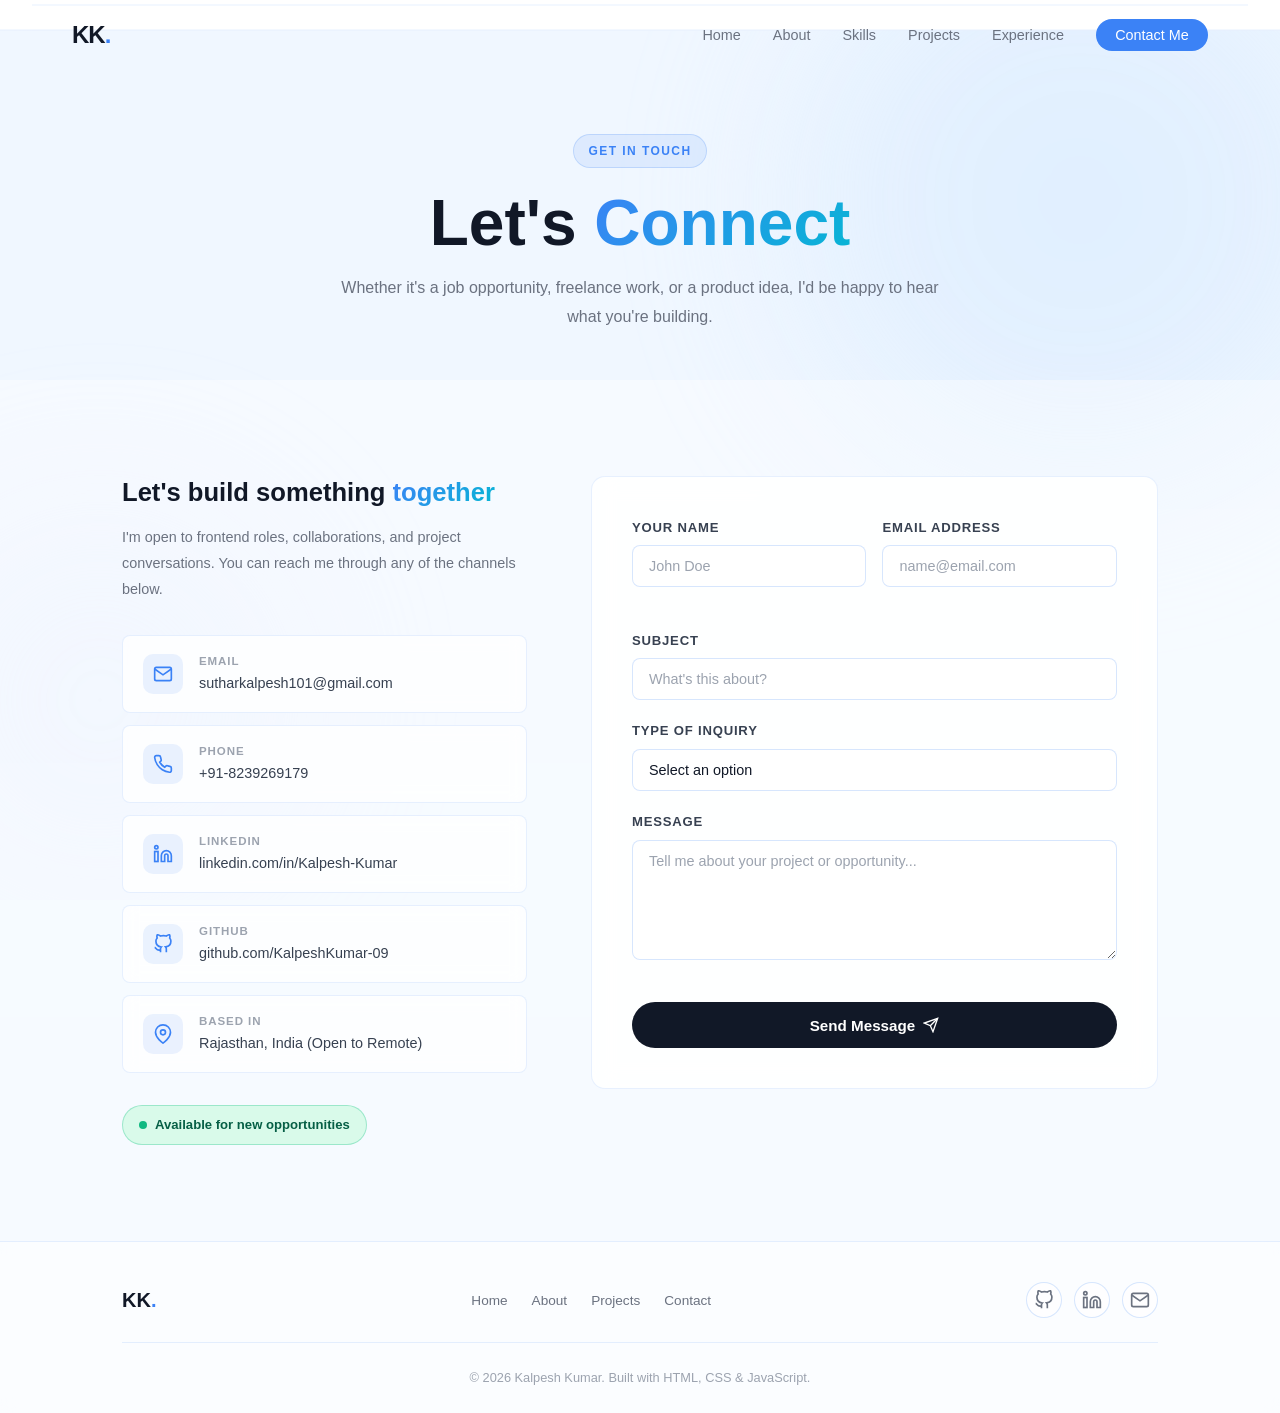
==== contact.html @ d51a611e "first commit" ====
<!DOCTYPE html>
<html lang="en">
<head>
<meta charset="UTF-8">
<meta name="viewport" content="width=device-width, initial-scale=1.0">
<title>Contact | Kalpesh Kumar</title>
<link href="https://fonts.googleapis.com/css2?family=Syne:wght@400;500;600;700;800&family=DM+Sans:ital,opsz,wght@0,9..40,300;0,9..40,400;0,9..40,500;1,9..40,300&display=swap" rel="stylesheet">
<link rel="stylesheet" href="style.css">
</head>
<body data-page="contact">

<div id="site" class="visible">
  <nav id="navbar">
    <div class="nav-inner">
      <div class="nav-logo" data-brand-logo>KK<span>.</span></div>
      <ul class="nav-links" id="navLinks"></ul>
      <button class="burger" id="burger" aria-label="menu">
        <span></span><span></span><span></span>
      </button>
    </div>
  </nav>

  <div class="mobile-menu" id="mobileMenu"></div>

  <section class="contact-hero">
    <div class="hero-bg">
      <div class="blob blob1"></div>
      <div class="blob blob2"></div>
    </div>
    <div class="container">
      <div class="contact-hero-inner">
        <div class="section-label reveal-up" style="--d:0.1s" id="contactLabel"></div>
        <h1 class="contact-h1 reveal-up" style="--d:0.2s" id="contactTitle"></h1>
        <p class="contact-hero-sub reveal-up" style="--d:0.3s" id="contactSubtitle"></p>
      </div>
    </div>
  </section>

  <section class="contact-section section-pad">
    <div class="container">
      <div class="contact-grid">
        <div class="contact-info reveal-up" style="--d:0.1s">
          <h2 class="contact-info-title" id="contactInfoTitle"></h2>
          <p class="contact-info-sub" id="contactInfoSubtitle"></p>
          <div class="contact-methods" id="contactMethods"></div>
          <div class="availability-badge">
            <span class="pulse-dot"></span>
            <span id="contactAvailability"></span>
          </div>
        </div>

        <div class="contact-form-wrap reveal-up" style="--d:0.25s">
          <form class="contact-form" id="contactForm" novalidate>
            <div class="form-row">
              <div class="form-group">
                <label for="name">Your Name</label>
                <input type="text" id="name" name="name" placeholder="John Doe" required>
                <span class="err-msg" id="nameErr"></span>
              </div>
              <div class="form-group">
                <label for="email">Email Address</label>
                <input type="email" id="email" name="email" placeholder="name@email.com" required>
                <span class="err-msg" id="emailErr"></span>
              </div>
            </div>
            <div class="form-group">
              <label for="subject">Subject</label>
              <input type="text" id="subject" name="subject" placeholder="What's this about?">
            </div>
            <div class="form-group">
              <label for="type">Type of Inquiry</label>
              <select id="type" name="type"></select>
            </div>
            <div class="form-group">
              <label for="message">Message</label>
              <textarea id="message" name="message" rows="5" placeholder="Tell me about your project or opportunity..." required></textarea>
              <span class="err-msg" id="messageErr"></span>
            </div>
            <button type="submit" class="btn-submit" id="submitBtn">
              <span id="btnText">Send Message</span>
              <svg width="16" height="16" viewBox="0 0 24 24" fill="none" stroke="currentColor" stroke-width="2" id="btnIcon"><line x1="22" y1="2" x2="11" y2="13"/><polygon points="22 2 15 22 11 13 2 9 22 2"/></svg>
              <span class="btn-loader" id="btnLoader" style="display:none"></span>
            </button>
          </form>

          <div class="form-success" id="formSuccess" style="display:none">
            <div class="success-icon">
              <svg width="32" height="32" viewBox="0 0 24 24" fill="none" stroke="currentColor" stroke-width="2"><path d="M22 11.08V12a10 10 0 11-5.93-9.14"/><polyline points="22 4 12 14.01 9 11.01"/></svg>
            </div>
            <h3 id="successTitle"></h3>
            <p id="successMessage"></p>
            <button onclick="resetForm()" class="btn-ghost" style="margin-top:1rem">Send Another</button>
          </div>
        </div>
      </div>
    </div>
  </section>

  <footer class="footer">
    <div class="container">
      <div class="footer-inner">
        <div class="footer-logo" data-brand-logo>KK<span>.</span></div>
        <div class="footer-links" id="footerLinks"></div>
        <div class="footer-social" id="footerSocial"></div>
      </div>
      <div class="footer-bottom">
        <p id="footerCopyright"></p>
      </div>
    </div>
  </footer>
</div>

<script src="data.js"></script>
<script src="script.js"></script>
</body>
</html>
---- style.css ----
/* ===========================
   ROOT & RESET
=========================== */
*, *::before, *::after { box-sizing: border-box; margin: 0; padding: 0; }

:root {
  --blue: #3b82f6;
  --blue-dark: #1d4ed8;
  --blue-light: #bfdbfe;
  --sky: #e0f2fe;
  --white: #ffffff;
  --text: #111827;
  --text-2: #374151;
  --text-3: #6b7280;
  --text-4: #9ca3af;
  --border: rgba(59, 130, 246, 0.12);
  --border-2: rgba(59, 130, 246, 0.2);
  --bg-page: #f0f7ff;
  --radius: 14px;
  --radius-sm: 8px;
  --nav-h: 70px;
  --font-display: 'Montserrat', sans-serif;
  --font-body: 'Montserrat', sans-serif;
  --transition: 0.3s cubic-bezier(0.4, 0, 0.2, 1);
}

html { scroll-behavior: smooth; }

body {
  font-family: var(--font-body);
  background: var(--bg-page);
  color: var(--text);
  overflow-x: hidden;
  line-height: 1.7;
}

a { text-decoration: none; color: inherit; }
ul { list-style: none; }
img { max-width: 100%; display: block; }

/* ===========================
   LOADER
=========================== */
#loader {
  position: fixed;
  inset: 0;
  background: var(--white);
  display: flex;
  align-items: center;
  justify-content: center;
  z-index: 9999;
  transition: opacity 0.6s ease, transform 0.7s cubic-bezier(0.76, 0, 0.24, 1);
}

#loader.slide-out {
  transform: translateY(-100%);
  opacity: 0;
}

.loader-inner {
  text-align: center;
  width: 320px;
}

.loader-logo {
  font-family: var(--font-display);
  font-size: 3rem;
  font-weight: 800;
  color: var(--text);
  margin-bottom: 2rem;
  letter-spacing: -2px;
  animation: logoFloat 2s ease-in-out infinite;
}

.loader-logo .dot { color: var(--blue); }

@keyframes logoFloat {
  0%, 100% { transform: translateY(0); }
  50% { transform: translateY(-6px); }
}

.loader-text {
  font-size: 0.85rem;
  color: var(--text-3);
  margin-bottom: 1.5rem;
  font-weight: 300;
  letter-spacing: 0.02em;
}

.loader-bar-wrap {
  width: 100%;
  height: 3px;
  background: #e5e7eb;
  border-radius: 99px;
  overflow: hidden;
  margin-bottom: 0.75rem;
}

.loader-bar {
  height: 100%;
  width: 0%;
  background: linear-gradient(90deg, var(--blue), #60a5fa);
  border-radius: 99px;
  transition: width 0.1s ease;
}

.loader-percent {
  font-family: var(--font-display);
  font-size: 0.85rem;
  font-weight: 700;
  color: var(--blue);
}

/* ===========================
   SITE WRAPPER
=========================== */
#site { min-height: 100vh; }
#site.hidden { opacity: 0; visibility: hidden; }
#site.visible { opacity: 1; visibility: visible; }

/* ===========================
   NAVBAR
=========================== */
#navbar {
  position: fixed;
  top: 0;
  left: 0;
  right: 0;
  height: var(--nav-h);
  z-index: 100;
  transition: background var(--transition), box-shadow var(--transition);
}

#navbar.scrolled {
  background: rgba(255,255,255,0.92);
  backdrop-filter: blur(16px);
  box-shadow: 0 1px 0 var(--border);
}

.nav-inner {
  max-width: 1200px;
  margin: 0 auto;
  padding: 0 2rem;
  height: 100%;
  display: flex;
  align-items: center;
  justify-content: space-between;
}

.nav-logo {
  font-family: var(--font-display);
  font-size: 1.5rem;
  font-weight: 800;
  letter-spacing: -1px;
  color: var(--text);
}

.nav-logo span { color: var(--blue); }

.nav-links {
  display: flex;
  align-items: center;
  gap: 2rem;
}

.nav-links a {
  font-size: 0.9rem;
  font-weight: 400;
  color: var(--text-3);
  transition: color var(--transition);
  position: relative;
}

.nav-links a::after {
  content: '';
  position: absolute;
  bottom: -3px; left: 0;
  width: 0; height: 2px;
  background: var(--blue);
  border-radius: 99px;
  transition: width var(--transition);
}

.nav-links a:hover { color: var(--text); }
.nav-links a:hover::after { width: 100%; }

.nav-cta {
  background: var(--text) !important;
  color: var(--white) !important;
  padding: 0.5rem 1.2rem;
  border-radius: 99px;
  font-size: 0.85rem;
  font-weight: 500;
  transition: background var(--transition), transform var(--transition) !important;
}

.nav-cta::after { display: none !important; }
.nav-cta:hover { background: var(--blue) !important; transform: translateY(-1px); }
.active-link { background: var(--blue) !important; }

.burger {
  display: none;
  flex-direction: column;
  gap: 5px;
  background: none;
  border: none;
  cursor: pointer;
  padding: 4px;
}

.burger span {
  display: block;
  width: 24px;
  height: 2px;
  background: var(--text);
  border-radius: 2px;
  transition: var(--transition);
}

/* Mobile menu */
.mobile-menu {
  position: fixed;
  top: var(--nav-h);
  left: 0; right: 0;
  background: rgba(255,255,255,0.97);
  backdrop-filter: blur(20px);
  display: flex;
  flex-direction: column;
  padding: 1.5rem 2rem;
  gap: 1rem;
  z-index: 99;
  transform: translateY(-110%);
  transition: transform 0.4s cubic-bezier(0.76, 0, 0.24, 1);
  border-bottom: 1px solid var(--border);
}

.mobile-menu.open { transform: translateY(0); }
.mobile-menu a { font-size: 1rem; font-weight: 500; color: var(--text-2); padding: 0.5rem 0; border-bottom: 1px solid var(--border); }

/* ===========================
   CONTAINER
=========================== */
.container { max-width: 1100px; margin: 0 auto; padding: 0 2rem; }
.section-pad { padding: 6rem 0; }

.section-label {
  display: inline-block;
  font-size: 0.75rem;
  font-weight: 600;
  text-transform: uppercase;
  letter-spacing: 0.12em;
  color: var(--blue);
  background: rgba(59, 130, 246, 0.1);
  border: 1px solid rgba(59, 130, 246, 0.2);
  padding: 0.35rem 0.9rem;
  border-radius: 99px;
  margin-bottom: 1.25rem;
}

.section-title {
  font-family: var(--font-display);
  font-size: clamp(1.8rem, 4vw, 2.5rem);
  font-weight: 700;
  line-height: 1.2;
  color: var(--text);
  margin-bottom: 0.75rem;
}

.section-sub {
  font-size: 1rem;
  color: var(--text-3);
  margin-bottom: 3rem;
  max-width: 500px;
}

.gradient-text {
  background: linear-gradient(135deg, var(--blue), #06b6d4);
  -webkit-background-clip: text;
  -webkit-text-fill-color: transparent;
  background-clip: text;
}

/* ===========================
   HERO
=========================== */
.hero {
  min-height: 100vh;
  display: grid;
  grid-template-columns: 1fr 1fr;
  align-items: center;
  padding: calc(var(--nav-h) + 3rem) 2rem 3rem;
  max-width: 1200px;
  margin: 0 auto;
  position: relative;
  gap: 3rem;
}

.hero-bg {
  position: fixed;
  inset: 0;
  z-index: -1;
  overflow: hidden;
  pointer-events: none;
}

.blob {
  position: absolute;
  border-radius: 50%;
  filter: blur(80px);
  opacity: 0.35;
}

.blob1 {
  width: 600px; height: 600px;
  background: radial-gradient(circle, #bfdbfe, #e0f2fe);
  top: -100px; right: -100px;
  animation: blobMove1 12s ease-in-out infinite;
}

.blob2 {
  width: 400px; height: 400px;
  background: radial-gradient(circle, #dbeafe, #ede9fe);
  bottom: 0; left: -100px;
  animation: blobMove2 15s ease-in-out infinite;
}

.blob3 {
  width: 300px; height: 300px;
  background: radial-gradient(circle, #e0f7fa, #b2ebf2);
  top: 50%; left: 40%;
  animation: blobMove3 10s ease-in-out infinite;
}

@keyframes blobMove1 { 0%,100%{transform:translate(0,0) scale(1)} 50%{transform:translate(-30px,30px) scale(1.05)} }
@keyframes blobMove2 { 0%,100%{transform:translate(0,0) scale(1)} 50%{transform:translate(30px,-20px) scale(1.08)} }
@keyframes blobMove3 { 0%,100%{transform:translate(0,0)} 50%{transform:translate(-20px,20px)} }

.hero-content { position: relative; }

.hero-badge {
  display: inline-flex;
  align-items: center;
  gap: 8px;
  font-size: 0.8rem;
  font-weight: 500;
  color: var(--text-2);
  background: rgba(255,255,255,0.85);
  border: 1px solid var(--border-2);
  border-radius: 99px;
  padding: 0.4rem 1rem;
  margin-bottom: 1.5rem;
  backdrop-filter: blur(8px);
}

.pulse-dot {
  width: 8px; height: 8px;
  border-radius: 50%;
  background: #10b981;
  animation: pulse 2s ease-in-out infinite;
  flex-shrink: 0;
}

@keyframes pulse {
  0%,100% { box-shadow: 0 0 0 0 rgba(16, 185, 129, 0.5); }
  50% { box-shadow: 0 0 0 6px rgba(16, 185, 129, 0); }
}

.hero-name {
  font-family: var(--font-display);
  font-size: clamp(2.2rem, 5vw, 3.5rem);
  font-weight: 800;
  line-height: 1.1;
  color: var(--text);
  margin-bottom: 0.5rem;
  letter-spacing: -1px;
}

.hero-role {
  font-family: var(--font-display);
  font-size: clamp(1.4rem, 3vw, 2rem);
  font-weight: 600;
  color: var(--text-3);
  margin-bottom: 1.5rem;
  min-height: 2.5rem;
}

.typed-wrap { display: inline-flex; align-items: center; gap: 2px; }
.cursor { animation: blink 0.8s step-end infinite; color: var(--blue); font-weight: 300; }
@keyframes blink { 0%,100%{opacity:1} 50%{opacity:0} }

.hero-desc {
  font-size: 1rem;
  color: var(--text-3);
  line-height: 1.8;
  max-width: 460px;
  margin-bottom: 2rem;
}

.hero-actions { display: flex; gap: 1rem; flex-wrap: wrap; margin-bottom: 2.5rem; }

.btn-primary {
  display: inline-flex;
  align-items: center;
  gap: 8px;
  background: var(--text);
  color: var(--white);
  padding: 0.75rem 1.5rem;
  border-radius: 99px;
  font-weight: 500;
  font-size: 0.9rem;
  transition: background var(--transition), transform var(--transition), box-shadow var(--transition);
}

.btn-primary:hover {
  background: var(--blue);
  transform: translateY(-2px);
  box-shadow: 0 8px 24px rgba(59, 130, 246, 0.35);
}

.btn-ghost {
  display: inline-flex;
  align-items: center;
  gap: 8px;
  background: rgba(255,255,255,0.7);
  color: var(--text-2);
  padding: 0.75rem 1.5rem;
  border-radius: 99px;
  font-weight: 500;
  font-size: 0.9rem;
  border: 1px solid var(--border-2);
  backdrop-filter: blur(8px);
  transition: background var(--transition), transform var(--transition), border-color var(--transition);
}

.btn-ghost:hover {
  background: var(--white);
  border-color: var(--blue);
  transform: translateY(-2px);
}

.hero-stats { display: flex; align-items: center; gap: 1.5rem; }
.stat { display: flex; flex-direction: column; }
.stat-n { font-family: var(--font-display); font-size: 1.5rem; font-weight: 700; color: var(--text); line-height: 1; }
.stat-l { font-size: 0.75rem; color: var(--text-3); margin-top: 3px; }
.stat-div { width: 1px; height: 36px; background: var(--border-2); }

/* Hero visual */
.hero-visual { display: flex; justify-content: center; align-items: center; }

.hero-card {
  background: rgba(255,255,255,0.9);
  border: 1px solid var(--border-2);
  border-radius: 16px;
  overflow: hidden;
  width: 100%;
  max-width: 380px;
  backdrop-filter: blur(12px);
  box-shadow: 0 20px 60px rgba(59, 130, 246, 0.1);
  animation: cardFloat 6s ease-in-out infinite;
}

@keyframes cardFloat {
  0%,100%{transform:translateY(0) rotate(0.5deg)} 50%{transform:translateY(-12px) rotate(-0.5deg)}
}

.hc-header {
  background: #1e293b;
  padding: 0.75rem 1rem;
  display: flex;
  align-items: center;
  gap: 6px;
}

.hc-dot { width: 10px; height: 10px; border-radius: 50%; }
.hc-dot.red { background: #ef4444; }
.hc-dot.yellow { background: #f59e0b; }
.hc-dot.green { background: #10b981; }

.hc-title {
  font-family: var(--font-body);
  font-size: 0.75rem;
  color: #94a3b8;
  margin-left: auto;
}

.hc-code {
  background: #0f172a;
  padding: 1.25rem 1.25rem;
  font-family: monospace;
  font-size: 0.82rem;
  line-height: 2;
}

.code-line { color: #e2e8f0; }
.code-line.pad { padding-left: 1rem; }
.code-line.pad2 { padding-left: 2rem; }
.code-line.pad3 { padding-left: 3rem; }
.c-kw { color: #c084fc; }
.c-fn { color: #60a5fa; }
.c-tag { color: #f87171; }
.c-attr { color: #86efac; }
.c-str { color: #94a3b8; font-style: italic; }

.hc-footer {
  background: rgba(255,255,255,0.9);
  padding: 0.75rem 1rem;
  display: flex;
  gap: 6px;
  backdrop-filter: blur(8px);
}

.hc-tag {
  font-size: 0.7rem;
  font-weight: 600;
  color: var(--blue-dark);
  background: rgba(59, 130, 246, 0.1);
  border: 1px solid rgba(59, 130, 246, 0.2);
  border-radius: 99px;
  padding: 0.2rem 0.65rem;
}

/* Scroll indicator */
.scroll-indicator {
  position: absolute;
  bottom: 2rem;
  left: 2rem;
  display: flex;
  align-items: center;
  gap: 0.75rem;
  font-size: 0.7rem;
  text-transform: uppercase;
  letter-spacing: 0.12em;
  color: var(--text-4);
}

.scroll-line {
  width: 40px;
  height: 1px;
  background: var(--text-4);
  position: relative;
  overflow: hidden;
}

.scroll-line::after {
  content: '';
  position: absolute;
  top: 0; left: -100%;
  width: 100%; height: 100%;
  background: var(--blue);
  animation: scrollLine 2s ease-in-out infinite;
}

@keyframes scrollLine { 0%{left:-100%} 100%{left:100%} }

/* ===========================
   ABOUT
=========================== */
.about { background: rgba(255,255,255,0.5); }

.about-grid {
  display: grid;
  grid-template-columns: 1fr 1fr;
  gap: 4rem;
  align-items: center;
}

.about-text { color: var(--text-3); margin-bottom: 1rem; line-height: 1.8; }

.about-chips { display: flex; flex-wrap: wrap; gap: 0.6rem; margin-top: 1.5rem; }

.chip {
  display: inline-flex;
  align-items: center;
  gap: 6px;
  font-size: 0.8rem;
  color: var(--text-2);
  background: rgba(255,255,255,0.8);
  border: 1px solid var(--border-2);
  border-radius: 99px;
  padding: 0.35rem 0.85rem;
  backdrop-filter: blur(8px);
}

.about-card-wrap { position: relative; display: flex; justify-content: center; }

.about-img-card {
  width: 280px;
  height: 320px;
  background: linear-gradient(145deg, #dbeafe, #e0f2fe);
  border-radius: 20px;
  border: 1px solid var(--border-2);
  display: flex;
  align-items: center;
  justify-content: center;
  position: relative;
}

.img-placeholder {
  display: flex;
  flex-direction: column;
  align-items: center;
  color: var(--text-3);
}

.floating-badge {
  position: absolute;
  background: rgba(255,255,255,0.95);
  border: 1px solid var(--border-2);
  border-radius: 99px;
  padding: 0.5rem 1rem;
  font-size: 0.78rem;
  font-weight: 600;
  color: var(--text-2);
  display: flex;
  align-items: center;
  gap: 6px;
  backdrop-filter: blur(8px);
  box-shadow: 0 4px 16px rgba(59, 130, 246, 0.08);
}

.fb1 { top: 20px; right: -20px; animation: badgeFloat1 5s ease-in-out infinite; }
.fb2 { bottom: 30px; left: -20px; animation: badgeFloat2 6s ease-in-out infinite; }

@keyframes badgeFloat1 { 0%,100%{transform:translateY(0)} 50%{transform:translateY(-8px)} }
@keyframes badgeFloat2 { 0%,100%{transform:translateY(0)} 50%{transform:translateY(8px)} }

/* ===========================
   SKILLS
=========================== */
.skills-grid {
  display: grid;
  grid-template-columns: 1fr 1fr;
  gap: 2rem;
  margin-bottom: 3rem;
}

.skill-cat {
  background: rgba(255,255,255,0.8);
  border: 1px solid var(--border);
  border-radius: var(--radius);
  padding: 1.75rem;
  backdrop-filter: blur(8px);
}

.skill-cat-title {
  font-family: var(--font-display);
  font-weight: 700;
  font-size: 1rem;
  color: var(--text);
  margin-bottom: 1.5rem;
  display: flex;
  align-items: center;
  gap: 8px;
}

.cat-icon { font-size: 1.2rem; }

.skill-items { display: flex; flex-direction: column; gap: 1rem; }

.skill-item {}
.si-top { display: flex; justify-content: space-between; font-size: 0.85rem; color: var(--text-2); margin-bottom: 6px; }
.si-pct { color: var(--blue); font-weight: 600; font-size: 0.78rem; }

.si-bar {
  width: 100%;
  height: 5px;
  background: rgba(59, 130, 246, 0.1);
  border-radius: 99px;
  overflow: hidden;
}

.si-fill {
  height: 100%;
  width: 0%;
  background: linear-gradient(90deg, var(--blue), #60a5fa);
  border-radius: 99px;
  transition: width 1.2s cubic-bezier(0.4, 0, 0.2, 1);
}

.tech-pills { display: flex; flex-wrap: wrap; gap: 0.6rem; }

.tech-pill {
  font-size: 0.82rem;
  font-weight: 500;
  color: var(--blue-dark);
  background: rgba(219, 234, 254, 0.6);
  border: 1px solid rgba(59, 130, 246, 0.2);
  border-radius: 99px;
  padding: 0.4rem 1rem;
  transition: background var(--transition), transform var(--transition);
  cursor: default;
}

.tech-pill:hover {
  background: rgba(59, 130, 246, 0.15);
  transform: translateY(-2px);
}

/* ===========================
   PROJECTS
=========================== */
.projects { background: rgba(255,255,255,0.4); }

.projects-grid {
  display: grid;
  grid-template-columns: 1fr 1fr;
  gap: 1.5rem;
}

.proj-card {
  background: rgba(255,255,255,0.85);
  border: 1px solid var(--border);
  border-radius: var(--radius);
  overflow: hidden;
  transition: transform var(--transition), box-shadow var(--transition);
  backdrop-filter: blur(8px);
}

.proj-card:hover { transform: translateY(-4px); box-shadow: 0 16px 48px rgba(59, 130, 246, 0.12); }

.proj-card.featured {
  grid-column: span 2;
  display: grid;
  grid-template-columns: 1fr 1fr;
}

.proj-img {
  height: 200px;
  background: linear-gradient(145deg, #dbeafe, #ede9fe);
  display: flex;
  align-items: center;
  justify-content: center;
  position: relative;
  overflow: hidden;
}

.proj-card.featured .proj-img { height: 100%; min-height: 240px; }

.proj-img-inner { transition: transform var(--transition); }
.proj-card:hover .proj-img-inner { transform: scale(0.9); }

.proj-overlay {
  position: absolute;
  inset: 0;
  background: rgba(30, 41, 59, 0.85);
  display: flex;
  align-items: center;
  justify-content: center;
  gap: 1rem;
  opacity: 0;
  transition: opacity var(--transition);
}

.proj-card:hover .proj-overlay { opacity: 1; }

.proj-link-btn {
  display: inline-flex;
  align-items: center;
  gap: 6px;
  background: rgba(255,255,255,0.15);
  color: var(--white);
  border: 1px solid rgba(255,255,255,0.3);
  border-radius: 99px;
  padding: 0.5rem 1rem;
  font-size: 0.8rem;
  font-weight: 500;
  transition: background var(--transition);
  backdrop-filter: blur(8px);
}

.proj-link-btn:hover { background: rgba(59, 130, 246, 0.5); }

.proj-info { padding: 1.5rem; }
.proj-badge { font-size: 0.7rem; font-weight: 700; text-transform: uppercase; letter-spacing: 0.1em; color: var(--blue); background: rgba(59, 130, 246, 0.1); border-radius: 99px; padding: 0.2rem 0.7rem; display: inline-block; margin-bottom: 0.75rem; }
.proj-title { font-family: var(--font-display); font-size: 1.15rem; font-weight: 700; color: var(--text); margin-bottom: 0.5rem; }
.proj-desc { font-size: 0.875rem; color: var(--text-3); line-height: 1.6; margin-bottom: 1rem; }

.proj-tags { display: flex; flex-wrap: wrap; gap: 0.4rem; }
.proj-tags span { font-size: 0.72rem; font-weight: 600; color: var(--text-3); background: var(--bg-page); border: 1px solid var(--border-2); border-radius: 99px; padding: 0.25rem 0.65rem; }

/* ===========================
   EXPERIENCE / TIMELINE
=========================== */
.timeline { position: relative; padding-left: 2rem; }

.timeline::before {
  content: '';
  position: absolute;
  left: 8px; top: 0; bottom: 0;
  width: 1px;
  background: linear-gradient(180deg, var(--blue), transparent);
}

.tl-item {
  position: relative;
  padding-bottom: 2.5rem;
}

.tl-item:last-child { padding-bottom: 0; }

.tl-dot {
  position: absolute;
  left: -2rem;
  top: 6px;
  width: 16px; height: 16px;
  border-radius: 50%;
  background: var(--white);
  border: 3px solid var(--blue);
  box-shadow: 0 0 0 4px rgba(59, 130, 246, 0.12);
  transition: transform var(--transition);
}

.tl-item:hover .tl-dot { transform: scale(1.3); }

.tl-card {
  background: rgba(255,255,255,0.85);
  border: 1px solid var(--border);
  border-radius: var(--radius);
  padding: 1.5rem;
  backdrop-filter: blur(8px);
  transition: transform var(--transition), box-shadow var(--transition);
}

.tl-item:hover .tl-card {
  transform: translateX(6px);
  box-shadow: 0 8px 24px rgba(59, 130, 246, 0.08);
}

.tl-date { font-size: 0.75rem; font-weight: 600; color: var(--blue); text-transform: uppercase; letter-spacing: 0.08em; margin-bottom: 0.5rem; }
.tl-title { font-family: var(--font-display); font-size: 1.1rem; font-weight: 700; color: var(--text); margin-bottom: 0.25rem; }
.tl-company { font-size: 0.85rem; color: var(--text-3); margin-bottom: 0.75rem; }
.tl-desc { font-size: 0.875rem; color: var(--text-3); line-height: 1.7; margin-bottom: 1rem; }
.tl-tags { display: flex; flex-wrap: wrap; gap: 0.4rem; }
.tl-tags span { font-size: 0.72rem; font-weight: 600; color: var(--blue-dark); background: rgba(219, 234, 254, 0.6); border-radius: 99px; padding: 0.25rem 0.65rem; }

/* ===========================
   CTA SECTION
=========================== */
.cta-section { padding: 4rem 0; }

.cta-box {
  background: linear-gradient(135deg, #1e3a8a, #1d4ed8, #0369a1);
  border-radius: 24px;
  padding: 4rem;
  text-align: center;
  position: relative;
  overflow: hidden;
}

.cta-blob {
  position: absolute;
  width: 400px; height: 400px;
  background: radial-gradient(circle, rgba(255,255,255,0.08), transparent);
  border-radius: 50%;
  top: -100px; right: -100px;
  pointer-events: none;
}

.cta-box h2 {
  font-family: var(--font-display);
  font-size: clamp(1.6rem, 4vw, 2.2rem);
  font-weight: 800;
  color: var(--white);
  margin-bottom: 1rem;
}

.cta-box p { font-size: 1rem; color: rgba(255,255,255,0.75); margin-bottom: 2rem; max-width: 480px; margin-left: auto; margin-right: auto; }

.btn-white {
  display: inline-flex;
  align-items: center;
  gap: 8px;
  background: var(--white);
  color: var(--blue-dark);
  padding: 0.85rem 2rem;
  border-radius: 99px;
  font-weight: 700;
  font-size: 0.9rem;
  transition: transform var(--transition), box-shadow var(--transition);
}

.btn-white:hover { transform: translateY(-2px); box-shadow: 0 12px 32px rgba(0,0,0,0.2); }

/* ===========================
   FOOTER
=========================== */
.footer {
  background: rgba(255,255,255,0.7);
  border-top: 1px solid var(--border);
  padding: 2.5rem 0 1.5rem;
  backdrop-filter: blur(8px);
}

.footer-inner {
  display: flex;
  align-items: center;
  justify-content: space-between;
  flex-wrap: wrap;
  gap: 1rem;
  padding-bottom: 1.5rem;
  border-bottom: 1px solid var(--border);
  margin-bottom: 1.5rem;
}

.footer-logo { font-family: var(--font-display); font-size: 1.25rem; font-weight: 800; color: var(--text); }
.footer-logo span { color: var(--blue); }

.footer-links { display: flex; gap: 1.5rem; }
.footer-links a { font-size: 0.85rem; color: var(--text-3); transition: color var(--transition); }
.footer-links a:hover { color: var(--blue); }

.footer-social { display: flex; gap: 0.75rem; }
.social-icon {
  width: 36px; height: 36px;
  border-radius: 50%;
  display: flex; align-items: center; justify-content: center;
  color: var(--text-3);
  border: 1px solid var(--border-2);
  background: rgba(255,255,255,0.6);
  transition: color var(--transition), border-color var(--transition), transform var(--transition);
}
.social-icon:hover { color: var(--blue); border-color: var(--blue); transform: translateY(-2px); }

.footer-bottom p { font-size: 0.8rem; color: var(--text-4); text-align: center; }

/* ===========================
   CONTACT PAGE
=========================== */
.contact-hero {
  padding: calc(var(--nav-h) + 4rem) 0 3rem;
  position: relative;
}

.contact-hero-inner { text-align: center; max-width: 600px; margin: 0 auto; }
.contact-h1 { font-family: var(--font-display); font-size: clamp(2.5rem, 6vw, 4rem); font-weight: 800; margin-bottom: 1rem; line-height: 1.1; }
.contact-hero-sub { font-size: 1rem; color: var(--text-3); line-height: 1.8; }

.contact-section { background: rgba(255,255,255,0.4); }

.contact-grid {
  display: grid;
  grid-template-columns: 1fr 1.4fr;
  gap: 4rem;
  align-items: start;
}

.contact-info-title { font-family: var(--font-display); font-size: 1.6rem; font-weight: 700; line-height: 1.3; margin-bottom: 1rem; }
.contact-info-sub { font-size: 0.9rem; color: var(--text-3); line-height: 1.8; margin-bottom: 2rem; }

.contact-methods { display: flex; flex-direction: column; gap: 0.75rem; margin-bottom: 2rem; }

.contact-method {
  display: flex;
  align-items: center;
  gap: 1rem;
  padding: 1rem 1.25rem;
  background: rgba(255,255,255,0.8);
  border: 1px solid var(--border);
  border-radius: var(--radius-sm);
  transition: transform var(--transition), border-color var(--transition), box-shadow var(--transition);
  backdrop-filter: blur(8px);
}

.contact-method:hover {
  transform: translateX(4px);
  border-color: var(--blue);
  box-shadow: 0 4px 16px rgba(59, 130, 246, 0.08);
}

.no-link { cursor: default; }
.no-link:hover { transform: none; border-color: var(--border); box-shadow: none; }

.cm-icon {
  width: 40px; height: 40px;
  border-radius: 10px;
  background: rgba(59, 130, 246, 0.1);
  display: flex; align-items: center; justify-content: center;
  color: var(--blue);
  flex-shrink: 0;
}

.cm-label { font-size: 0.72rem; text-transform: uppercase; letter-spacing: 0.08em; color: var(--text-4); font-weight: 600; }
.cm-value { font-size: 0.9rem; font-weight: 500; color: var(--text-2); }

.availability-badge {
  display: inline-flex;
  align-items: center;
  gap: 8px;
  font-size: 0.82rem;
  font-weight: 600;
  color: #065f46;
  background: rgba(209, 250, 229, 0.8);
  border: 1px solid rgba(16, 185, 129, 0.3);
  border-radius: 99px;
  padding: 0.5rem 1rem;
}

/* FORM */
.contact-form-wrap {
  background: rgba(255,255,255,0.9);
  border: 1px solid var(--border);
  border-radius: var(--radius);
  padding: 2.5rem;
  backdrop-filter: blur(12px);
}

.contact-form { display: flex; flex-direction: column; gap: 1.25rem; }

.form-row { display: grid; grid-template-columns: 1fr 1fr; gap: 1rem; }

.form-group { display: flex; flex-direction: column; gap: 0.4rem; }

.form-group label {
  font-size: 0.82rem;
  font-weight: 600;
  color: var(--text-2);
  text-transform: uppercase;
  letter-spacing: 0.06em;
}

.form-group input,
.form-group select,
.form-group textarea {
  width: 100%;
  padding: 0.75rem 1rem;
  border: 1.5px solid var(--border-2);
  border-radius: var(--radius-sm);
  background: rgba(255,255,255,0.7);
  font-family: var(--font-body);
  font-size: 0.9rem;
  color: var(--text);
  outline: none;
  transition: border-color var(--transition), background var(--transition), box-shadow var(--transition);
  appearance: none;
}

.form-group input::placeholder,
.form-group textarea::placeholder { color: var(--text-4); }

.form-group input:focus,
.form-group select:focus,
.form-group textarea:focus {
  border-color: var(--blue);
  background: var(--white);
  box-shadow: 0 0 0 4px rgba(59, 130, 246, 0.1);
}

.form-group input.error,
.form-group textarea.error { border-color: #ef4444; box-shadow: 0 0 0 4px rgba(239, 68, 68, 0.08); }

.err-msg { font-size: 0.75rem; color: #ef4444; font-weight: 500; min-height: 16px; }

.form-group textarea { resize: vertical; min-height: 120px; }

.btn-submit {
  display: inline-flex;
  align-items: center;
  justify-content: center;
  gap: 8px;
  width: 100%;
  background: var(--text);
  color: var(--white);
  padding: 0.9rem 2rem;
  border-radius: 99px;
  font-family: var(--font-body);
  font-size: 0.95rem;
  font-weight: 600;
  border: none;
  cursor: pointer;
  transition: background var(--transition), transform var(--transition), box-shadow var(--transition);
}

.btn-submit:hover {
  background: var(--blue);
  transform: translateY(-2px);
  box-shadow: 0 8px 24px rgba(59, 130, 246, 0.35);
}

.btn-submit:active { transform: translateY(0); }

.btn-loader {
  width: 18px; height: 18px;
  border: 2px solid rgba(255,255,255,0.3);
  border-top-color: white;
  border-radius: 50%;
  animation: spin 0.7s linear infinite;
}

@keyframes spin { to { transform: rotate(360deg); } }

/* Success */
.form-success {
  text-align: center;
  padding: 3rem 1rem;
}

.success-icon {
  width: 64px; height: 64px;
  border-radius: 50%;
  background: rgba(209, 250, 229, 0.8);
  display: flex; align-items: center; justify-content: center;
  margin: 0 auto 1rem;
  color: #10b981;
}

.form-success h3 { font-family: var(--font-display); font-size: 1.5rem; font-weight: 700; color: var(--text); margin-bottom: 0.5rem; }
.form-success p { color: var(--text-3); font-size: 0.9rem; }

/* ===========================
   REVEAL ANIMATIONS
=========================== */
.reveal-up {
  opacity: 0;
  transform: translateY(32px);
  transition: opacity 0.7s cubic-bezier(0.4,0,0.2,1), transform 0.7s cubic-bezier(0.4,0,0.2,1);
  transition-delay: var(--d, 0s);
}

.reveal-up.visible {
  opacity: 1;
  transform: translateY(0);
}

.reveal-right {
  opacity: 0;
  transform: translateX(40px);
  transition: opacity 0.8s cubic-bezier(0.4,0,0.2,1), transform 0.8s cubic-bezier(0.4,0,0.2,1);
  transition-delay: var(--d, 0s);
}

.reveal-right.visible {
  opacity: 1;
  transform: translateX(0);
}

/* ===========================
   RESPONSIVE
=========================== */
@media (max-width: 900px) {
  .hero { grid-template-columns: 1fr; padding-top: calc(var(--nav-h) + 2rem); }
  .hero-visual { order: -1; }
  .hero-card { max-width: 320px; }
  .about-grid, .contact-grid { grid-template-columns: 1fr; }
  .about-right { order: -1; }
  .proj-card.featured { grid-column: span 1; grid-template-columns: 1fr; }
  .proj-card.featured .proj-img { height: 200px; }
  .projects-grid { grid-template-columns: 1fr; }
  .skills-grid { grid-template-columns: 1fr; }
  .scroll-indicator { display: none; }
}

@media (max-width: 768px) {
  .nav-links { display: none; }
  .burger { display: flex; }
  .hero { grid-template-columns: 1fr; text-align: center; }
  .hero-desc, .hero-stats { margin-left: auto; margin-right: auto; }
  .hero-actions { justify-content: center; }
  .hero-stats { justify-content: center; }
  .cta-box { padding: 2.5rem 1.5rem; }
  .contact-form-wrap { padding: 1.5rem; }
  .form-row { grid-template-columns: 1fr; }
  .footer-inner { flex-direction: column; align-items: center; text-align: center; }
  .footer-links { justify-content: center; }
}
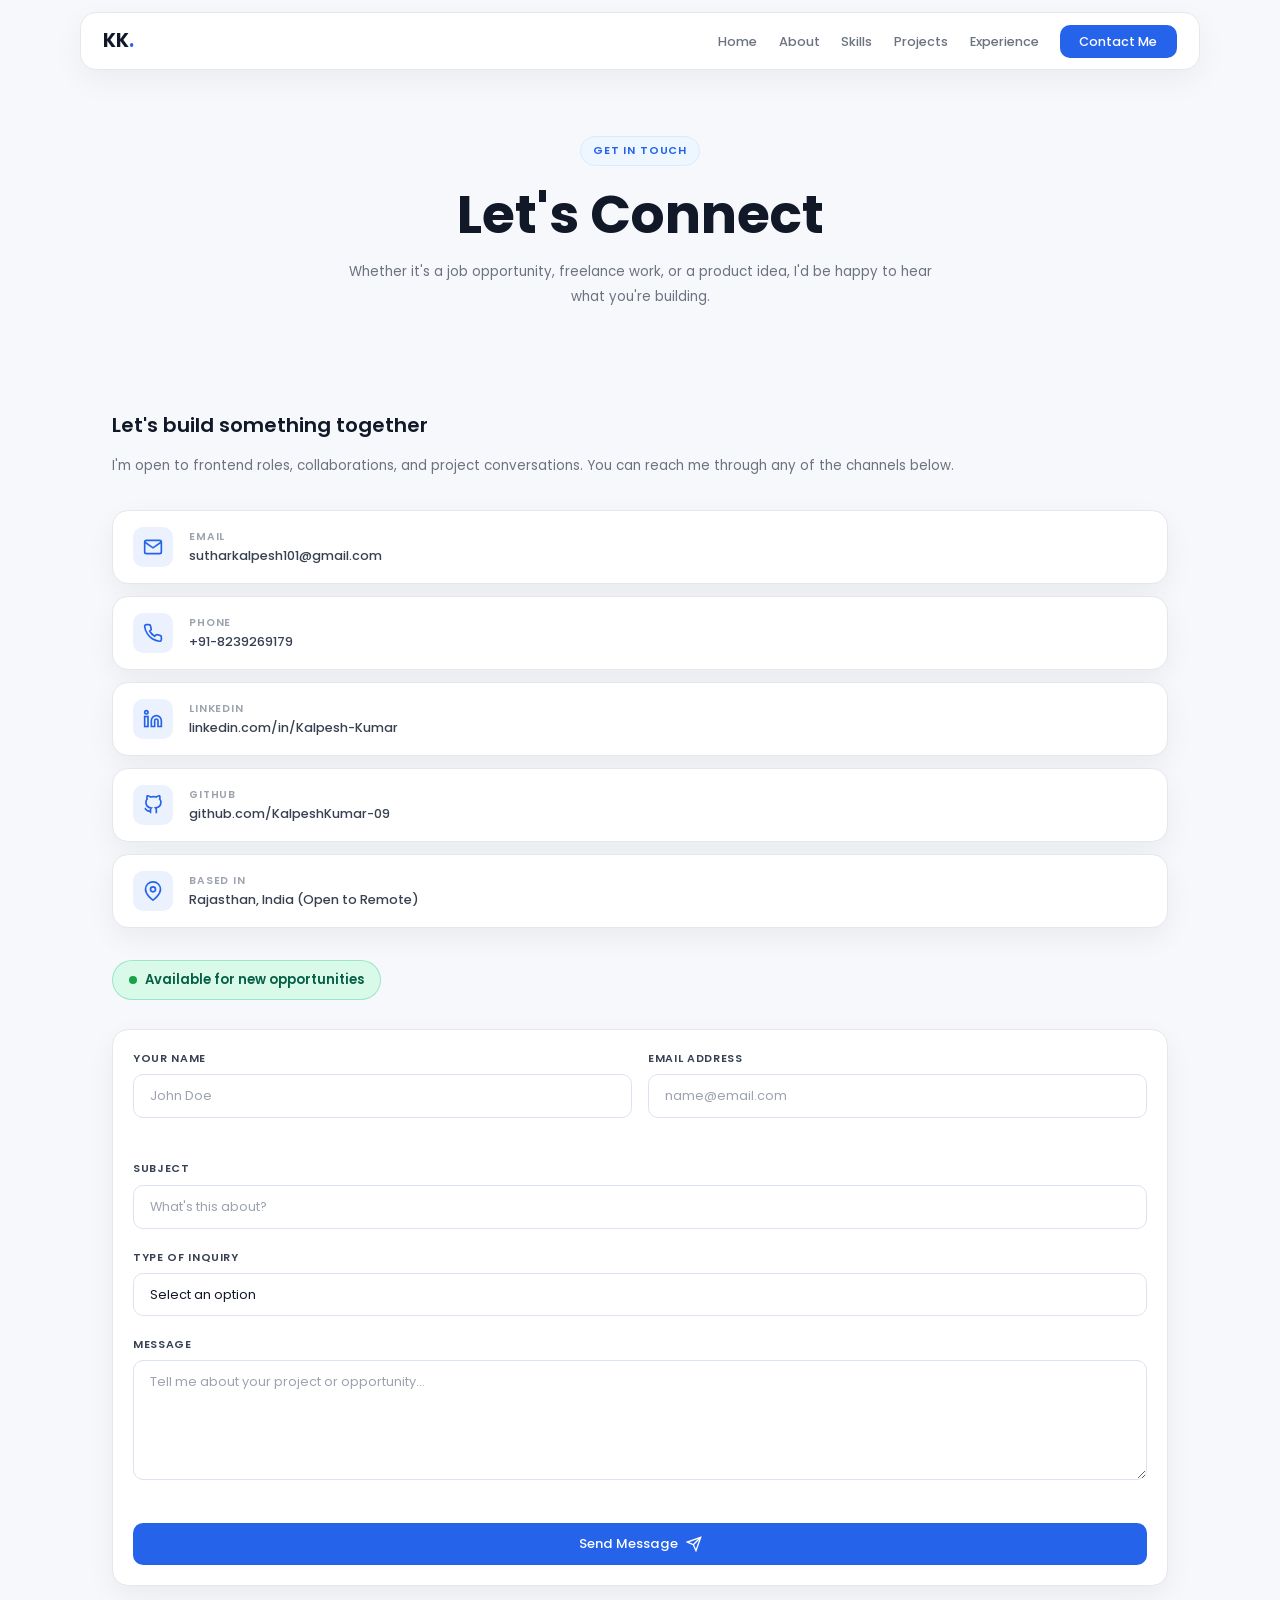
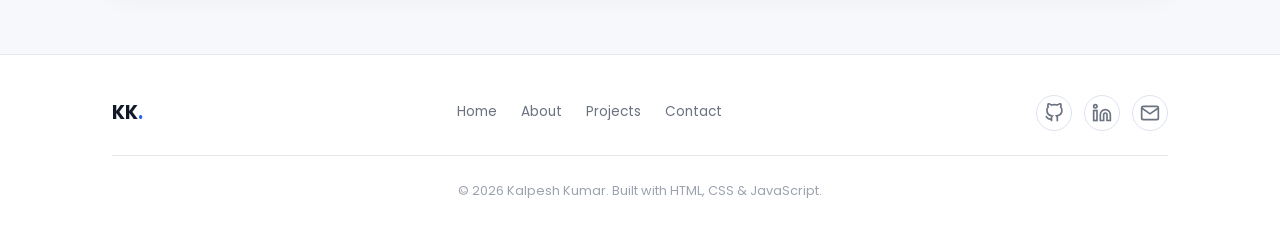
==== commit 64c2daee: "info added" ====
--- a/contact.html
+++ b/contact.html
@@ -4,7 +4,9 @@
 <meta charset="UTF-8">
 <meta name="viewport" content="width=device-width, initial-scale=1.0">
 <title>Contact | Kalpesh Kumar</title>
-<link href="https://fonts.googleapis.com/css2?family=Syne:wght@400;500;600;700;800&family=DM+Sans:ital,opsz,wght@0,9..40,300;0,9..40,400;0,9..40,500;1,9..40,300&display=swap" rel="stylesheet">
+<link rel="preconnect" href="https://fonts.googleapis.com">
+<link rel="preconnect" href="https://fonts.gstatic.com" crossorigin>
+<link href="https://fonts.googleapis.com/css2?family=Poppins:wght@300;400;500;600;700&display=swap" rel="stylesheet">
 <link rel="stylesheet" href="style.css">
 </head>
 <body data-page="contact">
@@ -14,6 +16,10 @@
     <div class="nav-inner">
       <div class="nav-logo" data-brand-logo>KK<span>.</span></div>
       <ul class="nav-links" id="navLinks"></ul>
+      <button class="theme-toggle" id="themeToggle" type="button" aria-label="Switch to dark mode">
+        <span class="theme-icon theme-sun">☀</span>
+        <span class="theme-icon theme-moon">☾</span>
+      </button>
       <button class="burger" id="burger" aria-label="menu">
         <span></span><span></span><span></span>
       </button>
@@ -50,7 +56,10 @@
         </div>
 
         <div class="contact-form-wrap reveal-up" style="--d:0.25s">
-          <form class="contact-form" id="contactForm" novalidate>
+          <form class="contact-form" id="contactForm" action="https://formsubmit.co/sutharkalpesh101@gmail.com" method="POST" novalidate>
+            <input type="hidden" name="_subject" value="New portfolio contact message">
+            <input type="hidden" name="_template" value="table">
+            <input type="hidden" name="_captcha" value="false">
             <div class="form-row">
               <div class="form-group">
                 <label for="name">Your Name</label>
--- a/style.css
+++ b/style.css
@@ -6,7 +6,10 @@
 :root {
   --blue: #3b82f6;
   --blue-dark: #1d4ed8;
+  --blue-deep: #163b76;
+  --accent: #0ea5e9;
   --blue-light: #bfdbfe;
+  --cyan-soft: #dff7ff;
   --sky: #e0f2fe;
   --white: #ffffff;
   --text: #111827;
@@ -15,23 +18,61 @@
   --text-4: #9ca3af;
   --border: rgba(59, 130, 246, 0.12);
   --border-2: rgba(59, 130, 246, 0.2);
-  --bg-page: #f0f7ff;
+  --bg-page: #eef6ff;
+  --surface: rgba(255,255,255,0.88);
+  --surface-strong: rgba(255,255,255,0.96);
+  --nav-bg: rgba(255,255,255,0.78);
+  --nav-border: rgba(255,255,255,0.7);
+  --soft-shadow: 0 18px 45px rgba(18, 56, 120, 0.08);
+  --card-shadow: 0 14px 32px rgba(18, 56, 120, 0.07);
+  --hero-grad-1: #f8fbff;
+  --hero-grad-2: #f7fbff;
+  --field-bg: rgba(255,255,255,0.78);
   --radius: 14px;
   --radius-sm: 8px;
   --nav-h: 70px;
-  --font-display: 'Montserrat', sans-serif;
-  --font-body: 'Montserrat', sans-serif;
+  --font-display: 'Poppins', sans-serif;
+  --font-body: 'Poppins', sans-serif;
   --transition: 0.3s cubic-bezier(0.4, 0, 0.2, 1);
+}
+
+[data-theme="dark"] {
+  --blue: #60a5fa;
+  --blue-dark: #93c5fd;
+  --blue-deep: #dbeafe;
+  --accent: #22d3ee;
+  --blue-light: rgba(96, 165, 250, 0.28);
+  --white: #ffffff;
+  --text: #eef6ff;
+  --text-2: #d6e4f5;
+  --text-3: #a8bad1;
+  --text-4: #7d8fa8;
+  --border: rgba(148, 163, 184, 0.18);
+  --border-2: rgba(96, 165, 250, 0.24);
+  --bg-page: #09111f;
+  --surface: rgba(15, 23, 42, 0.78);
+  --surface-strong: rgba(15, 23, 42, 0.94);
+  --nav-bg: rgba(10, 18, 32, 0.78);
+  --nav-border: rgba(148, 163, 184, 0.16);
+  --soft-shadow: 0 22px 60px rgba(0, 0, 0, 0.32);
+  --card-shadow: 0 16px 36px rgba(0, 0, 0, 0.28);
+  --hero-grad-1: #08111f;
+  --hero-grad-2: #0d1728;
+  --field-bg: rgba(15, 23, 42, 0.82);
 }
 
 html { scroll-behavior: smooth; }
 
 body {
   font-family: var(--font-body);
-  background: var(--bg-page);
+  background:
+    radial-gradient(circle at top left, rgba(191, 219, 254, 0.75), transparent 30%),
+    radial-gradient(circle at 80% 20%, rgba(34, 211, 238, 0.16), transparent 22%),
+    linear-gradient(180deg, var(--hero-grad-1) 0%, var(--bg-page) 45%, var(--hero-grad-2) 100%);
   color: var(--text);
   overflow-x: hidden;
   line-height: 1.7;
+  transition: background var(--transition), color var(--transition);
 }
 
 a { text-decoration: none; color: inherit; }
@@ -44,7 +85,7 @@
 #loader {
   position: fixed;
   inset: 0;
-  background: var(--white);
+  background: var(--hero-grad-1);
   display: flex;
   align-items: center;
   justify-content: center;
@@ -126,25 +167,31 @@
   top: 0;
   left: 0;
   right: 0;
-  height: var(--nav-h);
   z-index: 100;
-  transition: background var(--transition), box-shadow var(--transition);
+  background: transparent;
+  padding: 8px 0;
+  transition: box-shadow var(--transition), border-color var(--transition);
 }
 
 #navbar.scrolled {
-  background: rgba(255,255,255,0.92);
-  backdrop-filter: blur(16px);
-  box-shadow: 0 1px 0 var(--border);
+  background: transparent;
+  box-shadow: none;
 }
 
 .nav-inner {
   max-width: 1200px;
   margin: 0 auto;
   padding: 0 2rem;
-  height: 100%;
+  height: calc(var(--nav-h) - 16px);
   display: flex;
   align-items: center;
   justify-content: space-between;
+  border: 1px solid var(--nav-border);
+  border-radius: 999px;
+  background: var(--nav-bg);
+  box-shadow: var(--soft-shadow);
+  backdrop-filter: blur(18px);
+  -webkit-backdrop-filter: blur(18px);
 }
 
 .nav-logo {
@@ -165,8 +212,8 @@
 
 .nav-links a {
   font-size: 0.9rem;
-  font-weight: 400;
-  color: var(--text-3);
+  font-weight: 500;
+  color: var(--text-2);
   transition: color var(--transition);
   position: relative;
 }
@@ -181,22 +228,54 @@
   transition: width var(--transition);
 }
 
-.nav-links a:hover { color: var(--text); }
+.nav-links a:hover,
+.nav-links a.active-nav { color: var(--blue-deep); }
 .nav-links a:hover::after { width: 100%; }
 
 .nav-cta {
-  background: var(--text) !important;
+  background: linear-gradient(135deg, var(--text), var(--blue-deep)) !important;
   color: var(--white) !important;
   padding: 0.5rem 1.2rem;
   border-radius: 99px;
   font-size: 0.85rem;
   font-weight: 500;
-  transition: background var(--transition), transform var(--transition) !important;
+  box-shadow: 0 10px 24px rgba(29, 78, 216, 0.22);
+  transition: transform var(--transition), box-shadow var(--transition) !important;
 }
 
 .nav-cta::after { display: none !important; }
-.nav-cta:hover { background: var(--blue) !important; transform: translateY(-1px); }
-.active-link { background: var(--blue) !important; }
+.nav-cta:hover { transform: translateY(-1px); box-shadow: 0 14px 30px rgba(29, 78, 216, 0.3); }
+.active-link { background: linear-gradient(135deg, var(--blue), #0ea5e9) !important; }
+
+.theme-toggle {
+  width: 42px;
+  height: 42px;
+  border: 1px solid var(--border-2);
+  border-radius: 50%;
+  background: var(--surface);
+  color: var(--text);
+  display: inline-grid;
+  place-items: center;
+  cursor: pointer;
+  position: relative;
+  overflow: hidden;
+  transition: transform var(--transition), border-color var(--transition), background var(--transition);
+}
+
+.theme-toggle:hover {
+  transform: translateY(-1px);
+  border-color: var(--blue);
+}
+
+.theme-icon {
+  position: absolute;
+  font-size: 1rem;
+  transition: transform var(--transition), opacity var(--transition);
+}
+
+.theme-moon { opacity: 0; transform: translateY(18px); }
+[data-theme="dark"] .theme-sun { opacity: 0; transform: translateY(-18px); }
+[data-theme="dark"] .theme-moon { opacity: 1; transform: translateY(0); }
 
 .burger {
   display: none;
@@ -222,19 +301,26 @@
   position: fixed;
   top: var(--nav-h);
   left: 0; right: 0;
-  background: rgba(255,255,255,0.97);
-  backdrop-filter: blur(20px);
-  display: flex;
+  display: none;
   flex-direction: column;
   padding: 1.5rem 2rem;
   gap: 1rem;
   z-index: 99;
   transform: translateY(-110%);
-  transition: transform 0.4s cubic-bezier(0.76, 0, 0.24, 1);
+  opacity: 0;
+  visibility: hidden;
+  pointer-events: none;
+  background: var(--surface-strong);
+  transition: transform 0.4s cubic-bezier(0.76, 0, 0.24, 1), opacity 0.3s ease;
   border-bottom: 1px solid var(--border);
 }
 
-.mobile-menu.open { transform: translateY(0); }
+.mobile-menu.open {
+  transform: translateY(0);
+  opacity: 1;
+  visibility: visible;
+  pointer-events: auto;
+}
 .mobile-menu a { font-size: 1rem; font-weight: 500; color: var(--text-2); padding: 0.5rem 0; border-bottom: 1px solid var(--border); }
 
 /* ===========================
@@ -296,7 +382,7 @@
 }
 
 .hero-bg {
-  position: fixed;
+  position: absolute;
   inset: 0;
   z-index: -1;
   overflow: hidden;
@@ -306,34 +392,34 @@
 .blob {
   position: absolute;
   border-radius: 50%;
-  filter: blur(80px);
-  opacity: 0.35;
+  filter: blur(48px);
+  opacity: 0.28;
 }
 
 .blob1 {
-  width: 600px; height: 600px;
+  width: 420px; height: 420px;
   background: radial-gradient(circle, #bfdbfe, #e0f2fe);
   top: -100px; right: -100px;
-  animation: blobMove1 12s ease-in-out infinite;
+  animation: blobMove1 20s ease-in-out infinite;
 }
 
 .blob2 {
-  width: 400px; height: 400px;
+  width: 320px; height: 320px;
   background: radial-gradient(circle, #dbeafe, #ede9fe);
   bottom: 0; left: -100px;
-  animation: blobMove2 15s ease-in-out infinite;
+  animation: blobMove2 24s ease-in-out infinite;
 }
 
 .blob3 {
-  width: 300px; height: 300px;
+  width: 220px; height: 220px;
   background: radial-gradient(circle, #e0f7fa, #b2ebf2);
   top: 50%; left: 40%;
-  animation: blobMove3 10s ease-in-out infinite;
-}
-
-@keyframes blobMove1 { 0%,100%{transform:translate(0,0) scale(1)} 50%{transform:translate(-30px,30px) scale(1.05)} }
-@keyframes blobMove2 { 0%,100%{transform:translate(0,0) scale(1)} 50%{transform:translate(30px,-20px) scale(1.08)} }
-@keyframes blobMove3 { 0%,100%{transform:translate(0,0)} 50%{transform:translate(-20px,20px)} }
+  animation: blobMove3 28s ease-in-out infinite;
+}
+
+@keyframes blobMove1 { 0%,100%{transform:translate(0,0) scale(1)} 50%{transform:translate(-16px,18px) scale(1.03)} }
+@keyframes blobMove2 { 0%,100%{transform:translate(0,0) scale(1)} 50%{transform:translate(20px,-14px) scale(1.04)} }
+@keyframes blobMove3 { 0%,100%{transform:translate(0,0)} 50%{transform:translate(-12px,12px)} }
 
 .hero-content { position: relative; }
 
@@ -344,12 +430,11 @@
   font-size: 0.8rem;
   font-weight: 500;
   color: var(--text-2);
-  background: rgba(255,255,255,0.85);
+  background: var(--surface);
   border: 1px solid var(--border-2);
   border-radius: 99px;
   padding: 0.4rem 1rem;
   margin-bottom: 1.5rem;
-  backdrop-filter: blur(8px);
 }
 
 .pulse-dot {
@@ -402,7 +487,7 @@
   display: inline-flex;
   align-items: center;
   gap: 8px;
-  background: var(--text);
+  background: linear-gradient(135deg, #0f172a, var(--blue));
   color: var(--white);
   padding: 0.75rem 1.5rem;
   border-radius: 99px;
@@ -412,23 +497,21 @@
 }
 
 .btn-primary:hover {
-  background: var(--blue);
   transform: translateY(-2px);
-  box-shadow: 0 8px 24px rgba(59, 130, 246, 0.35);
+  box-shadow: 0 10px 24px rgba(22, 59, 118, 0.24);
 }
 
 .btn-ghost {
   display: inline-flex;
   align-items: center;
   gap: 8px;
-  background: rgba(255,255,255,0.7);
+  background: var(--surface);
   color: var(--text-2);
   padding: 0.75rem 1.5rem;
   border-radius: 99px;
   font-weight: 500;
   font-size: 0.9rem;
   border: 1px solid var(--border-2);
-  backdrop-filter: blur(8px);
   transition: background var(--transition), transform var(--transition), border-color var(--transition);
 }
 
@@ -448,23 +531,17 @@
 .hero-visual { display: flex; justify-content: center; align-items: center; }
 
 .hero-card {
-  background: rgba(255,255,255,0.9);
-  border: 1px solid var(--border-2);
-  border-radius: 16px;
+  background: var(--surface-strong);
+  border: 1px solid rgba(255,255,255,0.8);
+  border-radius: 24px;
   overflow: hidden;
   width: 100%;
   max-width: 380px;
-  backdrop-filter: blur(12px);
-  box-shadow: 0 20px 60px rgba(59, 130, 246, 0.1);
-  animation: cardFloat 6s ease-in-out infinite;
-}
-
-@keyframes cardFloat {
-  0%,100%{transform:translateY(0) rotate(0.5deg)} 50%{transform:translateY(-12px) rotate(-0.5deg)}
+  box-shadow: var(--soft-shadow);
 }
 
 .hc-header {
-  background: #1e293b;
+  background: linear-gradient(135deg, #122033, #1e3a5f);
   padding: 0.75rem 1rem;
   display: flex;
   align-items: center;
@@ -502,11 +579,10 @@
 .c-str { color: #94a3b8; font-style: italic; }
 
 .hc-footer {
-  background: rgba(255,255,255,0.9);
+  background: var(--surface-strong);
   padding: 0.75rem 1rem;
   display: flex;
   gap: 6px;
-  backdrop-filter: blur(8px);
 }
 
 .hc-tag {
@@ -555,7 +631,10 @@
 /* ===========================
    ABOUT
 =========================== */
-.about { background: rgba(255,255,255,0.5); }
+.about { background: linear-gradient(180deg, rgba(255,255,255,0.44), rgba(255,255,255,0.58)); }
+[data-theme="dark"] .about,
+[data-theme="dark"] .projects,
+[data-theme="dark"] .contact-section { background: rgba(8, 17, 31, 0.38); }
 
 .about-grid {
   display: grid;
@@ -574,11 +653,10 @@
   gap: 6px;
   font-size: 0.8rem;
   color: var(--text-2);
-  background: rgba(255,255,255,0.8);
+  background: var(--surface);
   border: 1px solid var(--border-2);
   border-radius: 99px;
   padding: 0.35rem 0.85rem;
-  backdrop-filter: blur(8px);
 }
 
 .about-card-wrap { position: relative; display: flex; justify-content: center; }
@@ -586,13 +664,16 @@
 .about-img-card {
   width: 280px;
   height: 320px;
-  background: linear-gradient(145deg, #dbeafe, #e0f2fe);
-  border-radius: 20px;
-  border: 1px solid var(--border-2);
+  background:
+    radial-gradient(circle at top, rgba(255,255,255,0.9), transparent 45%),
+    linear-gradient(145deg, #dbeafe, #eef8ff);
+  border-radius: 28px;
+  border: 1px solid rgba(255,255,255,0.75);
   display: flex;
   align-items: center;
   justify-content: center;
   position: relative;
+  box-shadow: 0 18px 40px rgba(59, 130, 246, 0.12);
 }
 
 .img-placeholder {
@@ -604,7 +685,7 @@
 
 .floating-badge {
   position: absolute;
-  background: rgba(255,255,255,0.95);
+  background: rgba(255,255,255,0.94);
   border: 1px solid var(--border-2);
   border-radius: 99px;
   padding: 0.5rem 1rem;
@@ -614,15 +695,11 @@
   display: flex;
   align-items: center;
   gap: 6px;
-  backdrop-filter: blur(8px);
   box-shadow: 0 4px 16px rgba(59, 130, 246, 0.08);
 }
 
-.fb1 { top: 20px; right: -20px; animation: badgeFloat1 5s ease-in-out infinite; }
-.fb2 { bottom: 30px; left: -20px; animation: badgeFloat2 6s ease-in-out infinite; }
-
-@keyframes badgeFloat1 { 0%,100%{transform:translateY(0)} 50%{transform:translateY(-8px)} }
-@keyframes badgeFloat2 { 0%,100%{transform:translateY(0)} 50%{transform:translateY(8px)} }
+.fb1 { top: 20px; right: -20px; }
+.fb2 { bottom: 30px; left: -20px; }
 
 /* ===========================
    SKILLS
@@ -635,11 +712,11 @@
 }
 
 .skill-cat {
-  background: rgba(255,255,255,0.8);
+  background: var(--surface);
   border: 1px solid var(--border);
   border-radius: var(--radius);
   padding: 1.75rem;
-  backdrop-filter: blur(8px);
+  box-shadow: var(--card-shadow);
 }
 
 .skill-cat-title {
@@ -699,7 +776,7 @@
 /* ===========================
    PROJECTS
 =========================== */
-.projects { background: rgba(255,255,255,0.4); }
+.projects { background: linear-gradient(180deg, rgba(255,255,255,0.32), rgba(255,255,255,0.54)); }
 
 .projects-grid {
   display: grid;
@@ -708,12 +785,12 @@
 }
 
 .proj-card {
-  background: rgba(255,255,255,0.85);
+  background: var(--surface);
   border: 1px solid var(--border);
   border-radius: var(--radius);
   overflow: hidden;
   transition: transform var(--transition), box-shadow var(--transition);
-  backdrop-filter: blur(8px);
+  box-shadow: var(--card-shadow);
 }
 
 .proj-card:hover { transform: translateY(-4px); box-shadow: 0 16px 48px rgba(59, 130, 246, 0.12); }
@@ -726,7 +803,9 @@
 
 .proj-img {
   height: 200px;
-  background: linear-gradient(145deg, #dbeafe, #ede9fe);
+  background:
+    radial-gradient(circle at top, rgba(255,255,255,0.72), transparent 45%),
+    linear-gradient(145deg, #dbeafe, #edf7ff);
   display: flex;
   align-items: center;
   justify-content: center;
@@ -765,7 +844,6 @@
   font-size: 0.8rem;
   font-weight: 500;
   transition: background var(--transition);
-  backdrop-filter: blur(8px);
 }
 
 .proj-link-btn:hover { background: rgba(59, 130, 246, 0.5); }
@@ -813,12 +891,12 @@
 .tl-item:hover .tl-dot { transform: scale(1.3); }
 
 .tl-card {
-  background: rgba(255,255,255,0.85);
+  background: var(--surface);
   border: 1px solid var(--border);
   border-radius: var(--radius);
   padding: 1.5rem;
-  backdrop-filter: blur(8px);
   transition: transform var(--transition), box-shadow var(--transition);
+  box-shadow: var(--card-shadow);
 }
 
 .tl-item:hover .tl-card {
@@ -836,59 +914,114 @@
 /* ===========================
    CTA SECTION
 =========================== */
-.cta-section { padding: 4rem 0; }
+.cta-section { padding: 5rem 0 4.5rem; }
 
 .cta-box {
-  background: linear-gradient(135deg, #1e3a8a, #1d4ed8, #0369a1);
-  border-radius: 24px;
-  padding: 4rem;
-  text-align: center;
+  display: flex;
+  flex-direction: column;
+  align-items: flex-start;
+  background:
+    radial-gradient(circle at 12% 18%, rgba(255,255,255,0.2), transparent 22%),
+    radial-gradient(circle at 85% 22%, rgba(125, 211, 252, 0.18), transparent 20%),
+    linear-gradient(135deg, #0f2748 0%, #153d78 42%, #0284c7 100%);
+  border: 1px solid rgba(255,255,255,0.18);
+  border-radius: 32px;
+  padding: 4.25rem 4rem;
   position: relative;
   overflow: hidden;
+  isolation: isolate;
+  box-shadow:
+    0 28px 70px rgba(13, 58, 124, 0.22),
+    inset 0 1px 0 rgba(255,255,255,0.18);
+}
+
+.cta-box::before {
+  content: 'AVAILABLE FOR OPPORTUNITIES';
+  display: inline-flex;
+  align-items: center;
+  width: fit-content;
+  margin-bottom: 1.15rem;
+  padding: 0.45rem 0.9rem;
+  border-radius: 999px;
+  border: 1px solid rgba(255,255,255,0.18);
+  background: rgba(255,255,255,0.08);
+  color: rgba(255,255,255,0.88);
+  font-size: 0.72rem;
+  font-weight: 700;
+  letter-spacing: 0.12em;
+}
+
+.cta-box::after {
+  content: '';
+  position: absolute;
+  inset: auto -80px -120px auto;
+  width: 280px;
+  height: 280px;
+  border-radius: 50%;
+  background: radial-gradient(circle, rgba(255,255,255,0.16), transparent 68%);
+  z-index: -1;
 }
 
 .cta-blob {
   position: absolute;
-  width: 400px; height: 400px;
-  background: radial-gradient(circle, rgba(255,255,255,0.08), transparent);
+  width: 420px; height: 420px;
+  background: radial-gradient(circle, rgba(255,255,255,0.11), transparent 68%);
   border-radius: 50%;
-  top: -100px; right: -100px;
+  top: -140px; right: -120px;
   pointer-events: none;
 }
 
 .cta-box h2 {
   font-family: var(--font-display);
-  font-size: clamp(1.6rem, 4vw, 2.2rem);
+  font-size: clamp(2rem, 4.5vw, 3rem);
   font-weight: 800;
   color: var(--white);
+  line-height: 1.08;
+  letter-spacing: -0.03em;
+  max-width: 11ch;
   margin-bottom: 1rem;
 }
 
-.cta-box p { font-size: 1rem; color: rgba(255,255,255,0.75); margin-bottom: 2rem; max-width: 480px; margin-left: auto; margin-right: auto; }
+.cta-box p {
+  font-size: 1.02rem;
+  color: rgba(255,255,255,0.8);
+  line-height: 1.85;
+  margin-bottom: 2rem;
+  max-width: 560px;
+}
 
 .btn-white {
   display: inline-flex;
   align-items: center;
   gap: 8px;
-  background: var(--white);
-  color: var(--blue-dark);
-  padding: 0.85rem 2rem;
+  background: linear-gradient(180deg, #ffffff 0%, #eef7ff 100%);
+  color: #10315d;
+  padding: 0.95rem 1.9rem;
   border-radius: 99px;
   font-weight: 700;
   font-size: 0.9rem;
-  transition: transform var(--transition), box-shadow var(--transition);
-}
-
-.btn-white:hover { transform: translateY(-2px); box-shadow: 0 12px 32px rgba(0,0,0,0.2); }
+  border: 1px solid rgba(255,255,255,0.88);
+  box-shadow:
+    0 14px 28px rgba(7, 30, 62, 0.2),
+    inset 0 1px 0 rgba(255,255,255,0.95);
+  transition: transform var(--transition), box-shadow var(--transition), background var(--transition);
+}
+
+.btn-white:hover {
+  transform: translateY(-3px);
+  background: linear-gradient(180deg, #ffffff 0%, #dff1ff 100%);
+  box-shadow:
+    0 18px 36px rgba(7, 30, 62, 0.24),
+    inset 0 1px 0 rgba(255,255,255,0.95);
+}
 
 /* ===========================
    FOOTER
 =========================== */
 .footer {
-  background: rgba(255,255,255,0.7);
+  background: var(--surface);
   border-top: 1px solid var(--border);
   padding: 2.5rem 0 1.5rem;
-  backdrop-filter: blur(8px);
 }
 
 .footer-inner {
@@ -954,11 +1087,11 @@
   align-items: center;
   gap: 1rem;
   padding: 1rem 1.25rem;
-  background: rgba(255,255,255,0.8);
+  background: var(--surface);
   border: 1px solid var(--border);
   border-radius: var(--radius-sm);
   transition: transform var(--transition), border-color var(--transition), box-shadow var(--transition);
-  backdrop-filter: blur(8px);
+  box-shadow: 0 10px 24px rgba(18, 56, 120, 0.05);
 }
 
 .contact-method:hover {
@@ -997,11 +1130,11 @@
 
 /* FORM */
 .contact-form-wrap {
-  background: rgba(255,255,255,0.9);
+  background: var(--surface-strong);
   border: 1px solid var(--border);
   border-radius: var(--radius);
   padding: 2.5rem;
-  backdrop-filter: blur(12px);
+  box-shadow: var(--soft-shadow);
 }
 
 .contact-form { display: flex; flex-direction: column; gap: 1.25rem; }
@@ -1025,7 +1158,7 @@
   padding: 0.75rem 1rem;
   border: 1.5px solid var(--border-2);
   border-radius: var(--radius-sm);
-  background: rgba(255,255,255,0.7);
+  background: var(--field-bg);
   font-family: var(--font-body);
   font-size: 0.9rem;
   color: var(--text);
@@ -1041,7 +1174,7 @@
 .form-group select:focus,
 .form-group textarea:focus {
   border-color: var(--blue);
-  background: var(--white);
+  background: var(--surface-strong);
   box-shadow: 0 0 0 4px rgba(59, 130, 246, 0.1);
 }
 
@@ -1133,6 +1266,14 @@
   transform: translateX(0);
 }
 
+@media (prefers-reduced-motion: reduce) {
+  *, *::before, *::after {
+    animation: none !important;
+    transition-duration: 0.01ms !important;
+    scroll-behavior: auto !important;
+  }
+}
+
 /* ===========================
    RESPONSIVE
 =========================== */
@@ -1152,13 +1293,1474 @@
 @media (max-width: 768px) {
   .nav-links { display: none; }
   .burger { display: flex; }
+  .theme-toggle { margin-left: auto; margin-right: 0.75rem; }
+  .mobile-menu { display: flex; }
   .hero { grid-template-columns: 1fr; text-align: center; }
   .hero-desc, .hero-stats { margin-left: auto; margin-right: auto; }
   .hero-actions { justify-content: center; }
   .hero-stats { justify-content: center; }
-  .cta-box { padding: 2.5rem 1.5rem; }
+  .cta-box {
+    align-items: center;
+    text-align: center;
+    padding: 2.75rem 1.5rem;
+    border-radius: 26px;
+  }
+  .cta-box h2 { max-width: 12ch; }
+  .cta-box p { max-width: 100%; }
   .contact-form-wrap { padding: 1.5rem; }
   .form-row { grid-template-columns: 1fr; }
   .footer-inner { flex-direction: column; align-items: center; text-align: center; }
   .footer-links { justify-content: center; }
 }
+
+/* ===========================
+   RECRUITER-FOCUSED REDESIGN
+=========================== */
+:root {
+  --blue: #2563eb;
+  --blue-dark: #1d4ed8;
+  --blue-deep: #172554;
+  --accent: #14b8a6;
+  --bg-page: #f5f7fb;
+  --text: #0f172a;
+  --text-2: #334155;
+  --text-3: #64748b;
+  --text-4: #94a3b8;
+  --border: rgba(15, 23, 42, 0.08);
+  --border-2: rgba(37, 99, 235, 0.18);
+  --surface: rgba(255, 255, 255, 0.82);
+  --surface-strong: #ffffff;
+  --nav-bg: rgba(255, 255, 255, 0.84);
+  --soft-shadow: 0 24px 70px rgba(15, 23, 42, 0.08);
+  --card-shadow: 0 16px 42px rgba(15, 23, 42, 0.07);
+  --hero-grad-1: #f8fafc;
+  --hero-grad-2: #eef4ff;
+}
+
+[data-theme="dark"] {
+  --blue: #60a5fa;
+  --blue-dark: #93c5fd;
+  --blue-deep: #dbeafe;
+  --accent: #2dd4bf;
+  --bg-page: #080f1d;
+  --text: #f8fafc;
+  --text-2: #dbe7f5;
+  --text-3: #a3b3c7;
+  --text-4: #708096;
+  --border: rgba(148, 163, 184, 0.16);
+  --border-2: rgba(96, 165, 250, 0.24);
+  --surface: rgba(15, 23, 42, 0.72);
+  --surface-strong: #0f172a;
+  --nav-bg: rgba(8, 15, 29, 0.84);
+  --hero-grad-1: #070d18;
+  --hero-grad-2: #0c1628;
+}
+
+body {
+  background:
+    linear-gradient(90deg, rgba(37, 99, 235, 0.045) 1px, transparent 1px),
+    linear-gradient(180deg, rgba(37, 99, 235, 0.045) 1px, transparent 1px),
+    linear-gradient(180deg, var(--hero-grad-1) 0%, var(--bg-page) 42%, var(--hero-grad-2) 100%);
+  background-size: 44px 44px, 44px 44px, auto;
+}
+
+.blob,
+.cta-blob {
+  display: none;
+}
+
+.container,
+.hero,
+.nav-inner {
+  max-width: 1180px;
+}
+
+.nav-inner {
+  border-radius: 18px;
+  height: 62px;
+}
+
+.nav-cta,
+.btn-primary,
+.btn-submit {
+  background: linear-gradient(135deg, var(--blue-deep), var(--blue)) !important;
+  box-shadow: 0 14px 30px rgba(37, 99, 235, 0.2);
+}
+
+.hero {
+  min-height: auto;
+  padding-top: calc(var(--nav-h) + 5rem);
+  padding-bottom: 5rem;
+  grid-template-columns: 1.06fr 0.94fr;
+}
+
+.hero-name {
+  font-size: clamp(2.7rem, 6vw, 5.2rem);
+  max-width: 720px;
+}
+
+.hero-role {
+  color: var(--blue);
+}
+
+.hero-desc {
+  max-width: 620px;
+  font-size: 1.04rem;
+}
+
+.hero-badge,
+.section-label {
+  border-radius: 10px;
+  background: rgba(20, 184, 166, 0.1);
+  border-color: rgba(20, 184, 166, 0.22);
+  color: var(--text-2);
+}
+
+.hero-stats {
+  align-items: stretch;
+  gap: 0.75rem;
+}
+
+.stat {
+  min-width: 132px;
+  padding: 1rem;
+  border: 1px solid var(--border);
+  border-radius: 12px;
+  background: var(--surface);
+  box-shadow: var(--card-shadow);
+}
+
+.stat-div {
+  display: none;
+}
+
+.hero-card {
+  max-width: 460px;
+  border-radius: 18px;
+  border: 1px solid var(--border);
+  transform: rotate(1deg);
+}
+
+.hc-header {
+  background: var(--surface-strong);
+  border-bottom: 1px solid var(--border);
+}
+
+.hc-title {
+  color: var(--text-3);
+}
+
+.hc-code {
+  background: #0b1220;
+  padding: 1.5rem;
+}
+
+.hc-footer {
+  flex-wrap: wrap;
+  border-top: 1px solid var(--border);
+}
+
+.about,
+.projects,
+.contact-section {
+  background: transparent;
+}
+
+.about-grid,
+.contact-grid {
+  gap: 3rem;
+}
+
+.about-img-card {
+  width: 340px;
+  height: 360px;
+  border-radius: 20px;
+  background:
+    linear-gradient(135deg, rgba(37, 99, 235, 0.12), rgba(20, 184, 166, 0.16)),
+    var(--surface-strong);
+  border-color: var(--border);
+  box-shadow: var(--soft-shadow);
+}
+
+.floating-badge,
+.chip,
+.tech-pill,
+.proj-tags span,
+.tl-tags span {
+  border-radius: 10px;
+}
+
+.skills-grid {
+  grid-template-columns: repeat(3, 1fr);
+}
+
+.skill-cat,
+.proj-card,
+.tl-card,
+.contact-form-wrap,
+.contact-method {
+  border-radius: 16px;
+  background: var(--surface-strong);
+  border-color: var(--border);
+}
+
+.skill-cat,
+.proj-card,
+.tl-card {
+  position: relative;
+}
+
+.skill-cat::before,
+.proj-card::before,
+.tl-card::before {
+  content: '';
+  position: absolute;
+  inset: 0 auto 0 0;
+  width: 3px;
+  border-radius: 16px 0 0 16px;
+  background: linear-gradient(180deg, var(--blue), var(--accent));
+  opacity: 0.85;
+}
+
+.si-bar {
+  height: 7px;
+  background: rgba(100, 116, 139, 0.14);
+}
+
+.si-fill {
+  background: linear-gradient(90deg, var(--blue), var(--accent));
+}
+
+.projects-grid {
+  grid-template-columns: repeat(2, minmax(0, 1fr));
+  gap: 1.25rem;
+}
+
+.proj-card.featured {
+  grid-column: span 2;
+  grid-template-columns: 0.82fr 1.18fr;
+}
+
+.proj-img {
+  background:
+    linear-gradient(135deg, rgba(37, 99, 235, 0.12), rgba(20, 184, 166, 0.18)),
+    var(--surface-strong);
+}
+
+.proj-img-inner {
+  color: var(--blue);
+}
+
+.proj-info {
+  padding: 1.75rem;
+}
+
+.proj-highlights,
+.tl-bullets {
+  display: grid;
+  gap: 0.55rem;
+  margin: 0 0 1.15rem;
+  color: var(--text-3);
+  font-size: 0.86rem;
+  line-height: 1.55;
+}
+
+.proj-highlights li,
+.tl-bullets li {
+  position: relative;
+  padding-left: 1rem;
+}
+
+.proj-highlights li::before,
+.tl-bullets li::before {
+  content: '';
+  position: absolute;
+  left: 0;
+  top: 0.65em;
+  width: 5px;
+  height: 5px;
+  border-radius: 50%;
+  background: var(--accent);
+}
+
+.timeline {
+  padding-left: 0;
+  display: grid;
+  gap: 1rem;
+}
+
+.timeline::before,
+.tl-dot {
+  display: none;
+}
+
+.tl-item {
+  padding-bottom: 0;
+}
+
+.tl-card {
+  padding: 1.75rem;
+}
+
+.tl-item:hover .tl-card {
+  transform: translateY(-3px);
+}
+
+.cta-box {
+  border-radius: 20px;
+  background:
+    linear-gradient(135deg, rgba(15, 23, 42, 0.96), rgba(37, 99, 235, 0.92)),
+    var(--blue-deep);
+}
+
+.cta-box h2 {
+  max-width: 18ch;
+}
+
+.contact-h1 {
+  font-size: clamp(2.6rem, 7vw, 5rem);
+}
+
+.form-group input,
+.form-group select,
+.form-group textarea {
+  border-radius: 12px;
+}
+
+@media (max-width: 900px) {
+  .hero {
+    padding-top: calc(var(--nav-h) + 3rem);
+  }
+
+  .skills-grid {
+    grid-template-columns: 1fr;
+  }
+
+  .proj-card.featured {
+    grid-template-columns: 1fr;
+  }
+}
+
+@media (max-width: 768px) {
+  .nav-inner {
+    padding: 0 1rem;
+    border-radius: 14px;
+  }
+
+  .hero {
+    padding-left: 1.2rem;
+    padding-right: 1.2rem;
+  }
+
+  .hero-stats {
+    display: grid;
+    grid-template-columns: 1fr;
+    width: 100%;
+  }
+
+  .stat {
+    width: 100%;
+  }
+
+  .projects-grid {
+    grid-template-columns: 1fr;
+  }
+
+  .proj-card.featured {
+    grid-column: span 1;
+  }
+
+  .about-img-card {
+    width: min(100%, 320px);
+  }
+}
+
+/* ===========================
+   LIGHT HIRING HERO UPDATE
+=========================== */
+.theme-toggle {
+  display: none;
+}
+
+.hero {
+  display: block;
+  max-width: 1180px;
+  padding-top: calc(var(--nav-h) + 4.5rem);
+  padding-bottom: 4.5rem;
+}
+
+.hero-content {
+  max-width: 980px;
+}
+
+.hero-name {
+  max-width: 860px;
+}
+
+.hero-desc {
+  max-width: 760px;
+}
+
+.hero-actions {
+  margin-bottom: 2rem;
+}
+
+.hero-stats {
+  display: grid;
+  grid-template-columns: repeat(3, minmax(0, 1fr));
+  gap: 1rem;
+  max-width: 980px;
+}
+
+.stat {
+  min-height: 132px;
+  justify-content: space-between;
+  border-radius: 18px;
+  background:
+    linear-gradient(145deg, rgba(255, 255, 255, 0.92), rgba(239, 246, 255, 0.84)),
+    var(--surface-strong);
+  border: 1px solid rgba(37, 99, 235, 0.12);
+  box-shadow: 0 18px 45px rgba(15, 23, 42, 0.08);
+}
+
+.stat::before {
+  content: '';
+  width: 38px;
+  height: 4px;
+  border-radius: 99px;
+  background: linear-gradient(90deg, var(--blue), var(--accent));
+  margin-bottom: 1rem;
+}
+
+.stat-n {
+  font-size: clamp(1.18rem, 2vw, 1.55rem);
+  line-height: 1.15;
+  color: var(--blue-deep);
+}
+
+.stat-l {
+  font-size: 0.82rem;
+  color: var(--text-3);
+}
+
+.hero::after {
+  content: '';
+  display: block;
+  height: 1px;
+  max-width: 1180px;
+  margin-top: 4rem;
+  background: linear-gradient(90deg, transparent, rgba(37, 99, 235, 0.22), transparent);
+}
+
+.btn-ghost {
+  background: #ffffff;
+  color: var(--blue-deep);
+  border-color: rgba(37, 99, 235, 0.2);
+  box-shadow: 0 10px 24px rgba(15, 23, 42, 0.06);
+}
+
+.btn-ghost:hover {
+  background: #eff6ff;
+}
+
+@media (max-width: 768px) {
+  .hero {
+    text-align: left;
+    padding-top: calc(var(--nav-h) + 3rem);
+  }
+
+  .hero-actions {
+    justify-content: flex-start;
+  }
+
+  .hero-stats {
+    grid-template-columns: 1fr;
+  }
+}
+
+/* ===========================
+   SIMPLE TYPE SCALE
+=========================== */
+body {
+  font-size: 15px;
+  line-height: 1.65;
+}
+
+.nav-logo {
+  font-size: 1.25rem;
+}
+
+.nav-links a,
+.nav-cta {
+  font-size: 0.82rem;
+}
+
+.section-label {
+  font-size: 0.68rem;
+  padding: 0.3rem 0.75rem;
+}
+
+.section-title {
+  font-size: clamp(1.55rem, 3vw, 2.1rem);
+}
+
+.section-sub {
+  font-size: 0.9rem;
+  max-width: 620px;
+  margin-bottom: 2rem;
+}
+
+.hero {
+  padding-top: calc(var(--nav-h) + 3.2rem);
+  padding-bottom: 3.25rem;
+}
+
+.hero-name {
+  font-size: clamp(2rem, 4.6vw, 3.8rem);
+  line-height: 1.12;
+  font-weight: 700;
+}
+
+.hero-role {
+  font-size: clamp(1.05rem, 2.3vw, 1.45rem);
+  margin-bottom: 1rem;
+}
+
+.hero-desc {
+  font-size: 0.94rem;
+  line-height: 1.75;
+  max-width: 700px;
+}
+
+.btn-primary,
+.btn-ghost,
+.btn-white,
+.btn-submit {
+  font-size: 0.84rem;
+  padding: 0.68rem 1.25rem;
+}
+
+.hero-stats {
+  gap: 0.85rem;
+}
+
+.stat {
+  min-height: 108px;
+  padding: 0.9rem;
+}
+
+.stat-n {
+  font-size: clamp(1rem, 1.7vw, 1.25rem);
+}
+
+.stat-l {
+  font-size: 0.74rem;
+}
+
+.about-text,
+.proj-desc,
+.tl-desc,
+.proj-highlights,
+.tl-bullets,
+.contact-info-sub,
+.contact-hero-sub {
+  font-size: 0.84rem;
+}
+
+.skill-cat,
+.proj-info,
+.tl-card,
+.contact-form-wrap {
+  padding: 1.25rem;
+}
+
+.skill-cat-title,
+.proj-title,
+.tl-title {
+  font-size: 0.98rem;
+}
+
+.si-top,
+.tech-pill,
+.chip,
+.cm-value,
+.form-group input,
+.form-group select,
+.form-group textarea {
+  font-size: 0.8rem;
+}
+
+.proj-tags span,
+.tl-tags span,
+.proj-badge,
+.tl-date,
+.cm-label,
+.form-group label {
+  font-size: 0.66rem;
+}
+
+.cta-box {
+  padding: 3rem;
+}
+
+.cta-box h2 {
+  font-size: clamp(1.6rem, 3.5vw, 2.35rem);
+}
+
+.cta-box p {
+  font-size: 0.9rem;
+}
+
+.contact-h1 {
+  font-size: clamp(2rem, 5vw, 3.4rem);
+}
+
+.contact-info-title {
+  font-size: 1.25rem;
+}
+
+@media (max-width: 768px) {
+  body {
+    font-size: 14px;
+  }
+
+  .hero-name {
+    font-size: clamp(1.85rem, 10vw, 2.6rem);
+  }
+
+  .cta-box {
+    padding: 2.25rem 1.25rem;
+  }
+}
+
+/* ===========================
+   FINAL CLEAN PORTFOLIO UI
+=========================== */
+:root {
+  --blue: #2563eb;
+  --blue-dark: #1d4ed8;
+  --blue-deep: #0f172a;
+  --accent: #0f766e;
+  --white: #ffffff;
+  --text: #111827;
+  --text-2: #374151;
+  --text-3: #6b7280;
+  --text-4: #9ca3af;
+  --bg-page: #f7f8fb;
+  --surface: #ffffff;
+  --surface-strong: #ffffff;
+  --border: #e5e7eb;
+  --border-2: #dbe3f0;
+  --soft-shadow: 0 18px 45px rgba(15, 23, 42, 0.06);
+  --card-shadow: 0 10px 28px rgba(15, 23, 42, 0.055);
+  --radius: 14px;
+  --radius-sm: 10px;
+  --nav-h: 72px;
+  --font-display: 'Poppins', sans-serif;
+  --font-body: 'Poppins', sans-serif;
+}
+
+html,
+body {
+  background: var(--bg-page) !important;
+}
+
+body {
+  color: var(--text);
+  font-size: 15px;
+  line-height: 1.65;
+}
+
+.blob,
+.hero-bg,
+.scroll-indicator,
+.theme-toggle,
+.about-right,
+.proj-overlay {
+  display: none !important;
+}
+
+.container,
+.nav-inner,
+.hero {
+  max-width: 1120px;
+}
+
+.section-pad {
+  padding: 4.25rem 0;
+}
+
+#navbar {
+  padding: 12px 0;
+}
+
+.nav-inner {
+  height: 58px;
+  padding: 0 1.4rem;
+  border-radius: 16px;
+  background: rgba(255, 255, 255, 0.92);
+  border: 1px solid var(--border);
+  box-shadow: 0 10px 30px rgba(15, 23, 42, 0.05);
+}
+
+.nav-logo,
+.footer-logo {
+  font-size: 1.18rem;
+  font-weight: 700;
+  letter-spacing: 0;
+}
+
+.nav-links {
+  gap: 1.35rem;
+}
+
+.nav-links a {
+  font-size: 0.8rem;
+  color: var(--text-3);
+}
+
+.nav-links a:hover,
+.nav-links a.active-nav {
+  color: var(--blue);
+}
+
+.nav-links a::after {
+  display: none;
+}
+
+.nav-cta,
+.btn-primary,
+.btn-submit {
+  border-radius: 10px;
+  background: var(--blue) !important;
+  color: #fff !important;
+  box-shadow: none;
+}
+
+.btn-primary:hover,
+.btn-submit:hover,
+.nav-cta:hover {
+  background: var(--blue-dark) !important;
+  box-shadow: none;
+}
+
+.btn-ghost,
+.btn-white {
+  border-radius: 10px;
+  background: #fff;
+  color: var(--text);
+  border: 1px solid var(--border);
+  box-shadow: none;
+}
+
+.hero {
+  min-height: auto;
+  display: block;
+  padding: calc(var(--nav-h) + 4.5rem) 2rem 4.25rem;
+}
+
+.hero-content {
+  max-width: 820px;
+}
+
+.hero-badge,
+.section-label {
+  border-radius: 999px;
+  background: #eef6ff;
+  border: 1px solid #dbeafe;
+  color: var(--blue);
+  font-size: 0.68rem;
+  font-weight: 600;
+  letter-spacing: 0.08em;
+}
+
+.pulse-dot {
+  background: #16a34a;
+}
+
+.hero-name {
+  max-width: 760px;
+  font-size: clamp(2.15rem, 5vw, 4.1rem);
+  font-weight: 700;
+  line-height: 1.08;
+  letter-spacing: 0;
+}
+
+.gradient-text {
+  background: none;
+  -webkit-text-fill-color: currentColor;
+  color: var(--text);
+}
+
+.hero-role {
+  min-height: 1.8rem;
+  margin-bottom: 1rem;
+  font-size: clamp(1rem, 2vw, 1.35rem);
+  font-weight: 500;
+  color: var(--blue);
+}
+
+.hero-desc {
+  max-width: 720px;
+  margin-bottom: 1.5rem;
+  font-size: 0.95rem;
+  color: var(--text-2);
+}
+
+.hero-actions {
+  gap: 0.75rem;
+  margin-bottom: 1.75rem;
+}
+
+.btn-primary,
+.btn-ghost,
+.btn-white,
+.btn-submit {
+  padding: 0.68rem 1.1rem;
+  font-size: 0.82rem;
+  font-weight: 500;
+}
+
+.hero-stats {
+  display: grid;
+  grid-template-columns: repeat(3, minmax(0, 1fr));
+  gap: 0.85rem;
+  max-width: 820px;
+}
+
+.stat {
+  min-height: auto;
+  padding: 1rem;
+  border-radius: 14px;
+  background: var(--surface);
+  border: 1px solid var(--border);
+  box-shadow: var(--card-shadow);
+}
+
+.stat::before,
+.stat-div {
+  display: none;
+}
+
+.stat-n {
+  font-size: 1rem;
+  font-weight: 600;
+  color: var(--text);
+}
+
+.stat-l {
+  font-size: 0.72rem;
+  color: var(--text-3);
+}
+
+.about-grid,
+.contact-grid {
+  grid-template-columns: 1fr;
+  gap: 1.8rem;
+}
+
+.about-left,
+.skills .container,
+.projects .container,
+.experience .container {
+  max-width: 960px;
+}
+
+.section-title {
+  max-width: 720px;
+  margin-bottom: 0.65rem;
+  font-size: clamp(1.45rem, 3vw, 2.05rem);
+  font-weight: 600;
+  letter-spacing: 0;
+}
+
+.section-sub,
+.about-text {
+  max-width: 720px;
+  font-size: 0.88rem;
+  color: var(--text-3);
+}
+
+.about-chips,
+.tech-pills,
+.proj-tags,
+.tl-tags {
+  gap: 0.45rem;
+}
+
+.chip,
+.tech-pill,
+.proj-tags span,
+.tl-tags span {
+  border-radius: 999px;
+  background: #f9fafb;
+  border: 1px solid var(--border);
+  color: var(--text-2);
+  font-size: 0.72rem;
+  font-weight: 500;
+}
+
+.skills-grid {
+  grid-template-columns: repeat(3, minmax(0, 1fr));
+  gap: 0.9rem;
+  margin-bottom: 1.5rem;
+}
+
+.skill-cat,
+.proj-card,
+.tl-card,
+.contact-form-wrap,
+.contact-method {
+  border-radius: 16px;
+  background: var(--surface);
+  border: 1px solid var(--border);
+  box-shadow: var(--card-shadow);
+}
+
+.skill-cat::before,
+.proj-card::before,
+.tl-card::before {
+  display: none;
+}
+
+.skill-cat {
+  padding: 1.15rem;
+}
+
+.skill-cat-title {
+  margin-bottom: 1rem;
+  font-size: 0.9rem;
+  font-weight: 600;
+}
+
+.cat-icon {
+  font-size: 1rem;
+}
+
+.skill-items {
+  gap: 0.75rem;
+}
+
+.si-top {
+  font-size: 0.76rem;
+}
+
+.si-bar {
+  height: 5px;
+  background: #eef2f7;
+}
+
+.si-fill {
+  background: var(--blue);
+}
+
+.projects-grid {
+  grid-template-columns: repeat(3, minmax(0, 1fr));
+  gap: 0.95rem;
+}
+
+.proj-card,
+.proj-card.featured {
+  display: flex;
+  flex-direction: column;
+  grid-column: auto;
+}
+
+.proj-img {
+  height: 112px;
+  min-height: 112px !important;
+  background: #f1f5f9;
+  color: var(--blue);
+}
+
+.proj-info {
+  padding: 1.15rem;
+}
+
+.proj-badge {
+  border-radius: 999px;
+  background: #eef6ff;
+  color: var(--blue);
+  font-size: 0.62rem;
+}
+
+.proj-title,
+.tl-title {
+  font-size: 0.95rem;
+  font-weight: 600;
+}
+
+.proj-desc,
+.tl-desc,
+.proj-highlights,
+.tl-bullets {
+  font-size: 0.78rem;
+  line-height: 1.6;
+  color: var(--text-3);
+}
+
+.proj-highlights,
+.tl-bullets {
+  gap: 0.42rem;
+}
+
+.timeline {
+  display: grid;
+  grid-template-columns: 1fr;
+  gap: 0.9rem;
+  padding-left: 0;
+}
+
+.timeline::before,
+.tl-dot {
+  display: none;
+}
+
+.tl-item {
+  padding-bottom: 0;
+}
+
+.tl-card {
+  padding: 1.15rem;
+}
+
+.tl-item:hover .tl-card,
+.proj-card:hover,
+.skill-cat:hover {
+  transform: translateY(-2px);
+  box-shadow: var(--soft-shadow);
+}
+
+.tl-company {
+  font-size: 0.78rem;
+}
+
+.cta-section {
+  padding: 3rem 0 3.5rem;
+}
+
+.cta-box {
+  align-items: flex-start;
+  padding: 2rem;
+  border-radius: 18px;
+  background: var(--text);
+  box-shadow: none;
+}
+
+.cta-box::before,
+.cta-box::after {
+  display: none;
+}
+
+.cta-box h2 {
+  max-width: none;
+  font-size: clamp(1.35rem, 3vw, 2rem);
+  font-weight: 600;
+}
+
+.cta-box p {
+  max-width: 640px;
+  font-size: 0.86rem;
+}
+
+.footer {
+  background: #fff;
+}
+
+.contact-hero {
+  padding: calc(var(--nav-h) + 4rem) 0 2.2rem;
+}
+
+.contact-h1 {
+  font-size: clamp(2rem, 5vw, 3.35rem);
+  font-weight: 700;
+}
+
+.contact-info-title {
+  font-size: 1.25rem;
+  font-weight: 600;
+}
+
+.form-group label {
+  font-size: 0.68rem;
+}
+
+.form-group input,
+.form-group select,
+.form-group textarea {
+  border-radius: 10px;
+  background: #fff;
+}
+
+@media (max-width: 980px) {
+  .skills-grid,
+  .projects-grid {
+    grid-template-columns: 1fr 1fr;
+  }
+}
+
+@media (max-width: 768px) {
+  .container {
+    padding: 0 1.15rem;
+  }
+
+  .nav-inner {
+    margin: 0 1rem;
+    padding: 0 1rem;
+  }
+
+  .hero {
+    padding: calc(var(--nav-h) + 3rem) 1.15rem 3rem;
+    text-align: left;
+  }
+
+  .hero-name {
+    font-size: clamp(2rem, 11vw, 2.85rem);
+  }
+
+  .hero-actions {
+    justify-content: flex-start;
+  }
+
+  .hero-stats,
+  .skills-grid,
+  .projects-grid {
+    grid-template-columns: 1fr;
+  }
+
+  .footer-inner {
+    align-items: flex-start;
+    text-align: left;
+  }
+}
+
+/* ===========================
+   RESPONSIVE OVERRIDES
+=========================== */
+html {
+  overflow-x: hidden;
+}
+
+body {
+  width: 100%;
+  overflow-x: hidden;
+}
+
+.container,
+.hero,
+.nav-inner {
+  width: min(100% - 40px, 1120px);
+}
+
+.hero-name,
+.section-title,
+.contact-h1,
+.cta-box h2,
+.hero-desc,
+.section-sub,
+.about-text,
+.proj-desc,
+.tl-desc {
+  overflow-wrap: anywhere;
+}
+
+.nav-inner {
+  gap: 1rem;
+}
+
+.nav-links {
+  min-width: 0;
+  flex-wrap: wrap;
+  justify-content: flex-end;
+  row-gap: 0.35rem;
+}
+
+.hero-actions,
+.footer-links,
+.footer-social {
+  flex-wrap: wrap;
+}
+
+.skills-grid,
+.projects-grid,
+.hero-stats {
+  align-items: stretch;
+}
+
+.skill-cat,
+.proj-card,
+.tl-card,
+.contact-form-wrap,
+.contact-method,
+.stat {
+  min-width: 0;
+}
+
+@media (min-width: 1200px) {
+  .hero {
+    padding-top: calc(var(--nav-h) + 5rem);
+  }
+
+  .projects-grid,
+  .skills-grid {
+    grid-template-columns: repeat(3, minmax(0, 1fr));
+  }
+}
+
+@media (max-width: 1199px) {
+  .container,
+  .hero,
+  .nav-inner {
+    width: min(100% - 36px, 1040px);
+  }
+
+  .nav-links {
+    gap: 1rem;
+  }
+
+  .nav-links a {
+    font-size: 0.76rem;
+  }
+
+  .hero {
+    padding-top: calc(var(--nav-h) + 4rem);
+  }
+
+  .hero-name {
+    font-size: clamp(2rem, 4.8vw, 3.45rem);
+  }
+}
+
+@media (max-width: 991px) {
+  .container,
+  .hero,
+  .nav-inner {
+    width: min(100% - 32px, 760px);
+  }
+
+  .section-pad {
+    padding: 3.5rem 0;
+  }
+
+  .nav-inner {
+    height: auto;
+    min-height: 58px;
+    padding: 0.7rem 1rem;
+  }
+
+  .nav-links {
+    display: none;
+  }
+
+  .burger {
+    display: flex;
+  }
+
+  .mobile-menu {
+    display: flex;
+    top: 76px;
+    margin: 0 16px;
+    left: 0;
+    right: 0;
+    border: 1px solid var(--border);
+    border-radius: 14px;
+    background: #fff;
+    box-shadow: var(--soft-shadow);
+  }
+
+  .mobile-menu a {
+    font-size: 0.86rem;
+  }
+
+  .hero {
+    padding: calc(var(--nav-h) + 3.2rem) 1rem 3.25rem;
+  }
+
+  .hero-content {
+    max-width: 100%;
+  }
+
+  .hero-stats {
+    grid-template-columns: repeat(3, minmax(0, 1fr));
+  }
+
+  .skills-grid,
+  .projects-grid {
+    grid-template-columns: repeat(2, minmax(0, 1fr));
+  }
+
+  .footer-inner {
+    align-items: flex-start;
+  }
+
+  .contact-grid,
+  .about-grid {
+    grid-template-columns: 1fr;
+  }
+}
+
+@media (max-width: 767px) {
+  .container,
+  .hero,
+  .nav-inner {
+    width: min(100% - 24px, 100%);
+  }
+
+  body {
+    font-size: 14px;
+  }
+
+  .section-pad {
+    padding: 3rem 0;
+  }
+
+  .nav-inner {
+    border-radius: 14px;
+  }
+
+  .nav-logo {
+    font-size: 1.05rem;
+  }
+
+  .mobile-menu {
+    margin: 0 12px;
+    padding: 1rem;
+  }
+
+  .hero {
+    padding-top: calc(var(--nav-h) + 2.7rem);
+    padding-bottom: 2.7rem;
+  }
+
+  .hero-badge {
+    max-width: 100%;
+  }
+
+  .hero-name {
+    font-size: clamp(1.9rem, 10vw, 2.65rem);
+  }
+
+  .hero-role {
+    font-size: 1rem;
+  }
+
+  .hero-desc {
+    font-size: 0.88rem;
+  }
+
+  .hero-actions {
+    display: grid;
+    grid-template-columns: 1fr;
+    width: 100%;
+  }
+
+  .hero-actions a,
+  .btn-primary,
+  .btn-ghost,
+  .btn-white,
+  .btn-submit {
+    width: 100%;
+    justify-content: center;
+  }
+
+  .hero-stats,
+  .skills-grid,
+  .projects-grid {
+    grid-template-columns: 1fr;
+  }
+
+  .stat {
+    padding: 0.9rem;
+  }
+
+  .section-title {
+    font-size: clamp(1.35rem, 7vw, 1.8rem);
+  }
+
+  .section-sub {
+    margin-bottom: 1.5rem;
+  }
+
+  .about-chips,
+  .tech-pills,
+  .proj-tags,
+  .tl-tags {
+    gap: 0.4rem;
+  }
+
+  .chip,
+  .tech-pill,
+  .proj-tags span,
+  .tl-tags span {
+    font-size: 0.68rem;
+  }
+
+  .proj-img {
+    height: 96px;
+    min-height: 96px !important;
+  }
+
+  .proj-info,
+  .skill-cat,
+  .tl-card,
+  .contact-form-wrap {
+    padding: 1rem;
+  }
+
+  .cta-box {
+    padding: 1.35rem;
+    border-radius: 16px;
+  }
+
+  .cta-box h2 {
+    font-size: 1.45rem;
+  }
+
+  .footer-inner {
+    flex-direction: column;
+    align-items: flex-start;
+    text-align: left;
+  }
+
+  .footer-links {
+    gap: 0.85rem;
+  }
+
+  .contact-hero {
+    padding-top: calc(var(--nav-h) + 3rem);
+  }
+
+  .contact-h1 {
+    font-size: clamp(1.9rem, 10vw, 2.6rem);
+  }
+
+  .form-row {
+    grid-template-columns: 1fr;
+  }
+}
+
+@media (max-width: 420px) {
+  .container,
+  .hero,
+  .nav-inner {
+    width: min(100% - 20px, 100%);
+  }
+
+  .hero-name {
+    font-size: 1.95rem;
+  }
+
+  .hero-badge,
+  .section-label {
+    font-size: 0.62rem;
+  }
+
+  .mobile-menu {
+    top: 72px;
+    margin: 0 10px;
+  }
+
+  .footer-links {
+    flex-direction: column;
+  }
+}
